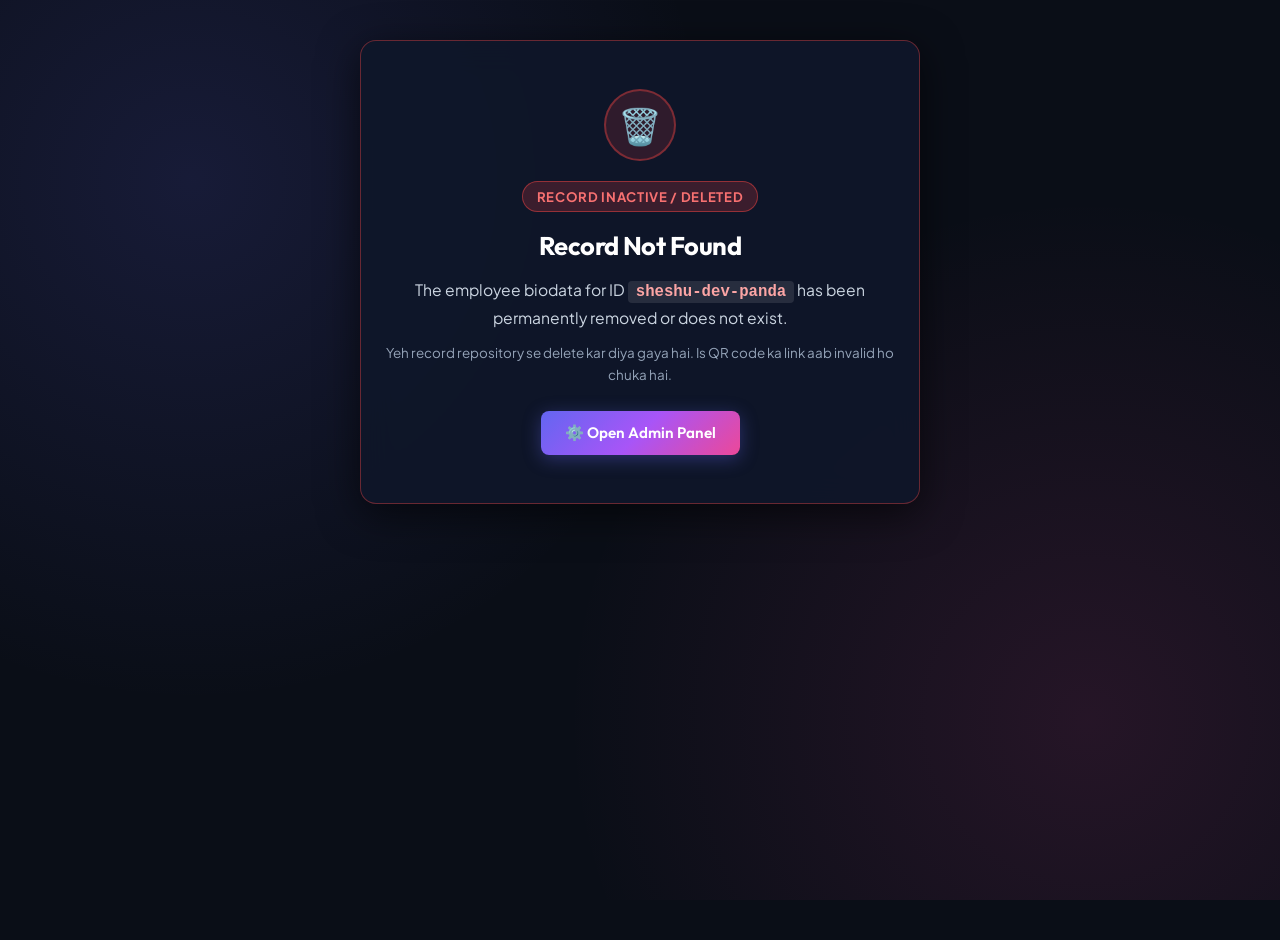
==== index.html @ c843f072 "fix: delete photo and signature on user deletion and purge stale cache for deleted profiles" ====
<!DOCTYPE html>
<html lang="en">
<head>
  <meta charset="UTF-8">
  <meta name="viewport" content="width=device-width, initial-scale=1.0">
  <meta name="description" content="RUNNING ROOM, DONGARGARH - CONTRACTOR’S STAFF BIO DATA SHEET">
  <title>RUNNING ROOM, DONGARGARH - CONTRACTOR’S STAFF BIO DATA SHEET</title>

  <!-- Google Fonts Preconnect -->
  <link rel="preconnect" href="https://fonts.googleapis.com">
  <link rel="preconnect" href="https://fonts.gstatic.com" crossorigin>

  <!-- Stylesheets -->
  <link rel="stylesheet" href="css/base.css?v=7.2">
  <link rel="stylesheet" href="css/profile.css?v=7.2">

  <style>
    /* Premium Styling for Bottom Verified Banner & Action Bar */
    .profile-bottom-action-sec {
      margin-top: 32px !important;
      padding: 24px 16px 8px 16px !important;
      border-top: 1px dashed rgba(255, 255, 255, 0.15) !important;
      display: flex !important;
      flex-direction: column !important;
      align-items: center !important;
      justify-content: center !important;
      text-align: center !important;
    }

    .dgg-verified-banner {
      display: inline-flex !important;
      align-items: center !important;
      justify-content: center !important;
      gap: 10px !important;
      padding: 10px 24px !important;
      background: linear-gradient(135deg, rgba(16, 185, 129, 0.18) 0%, rgba(6, 182, 212, 0.14) 100%) !important;
      border: 1px solid rgba(52, 211, 153, 0.45) !important;
      color: #34d399 !important;
      border-radius: 9999px !important;
      font-size: 0.96rem !important;
      font-weight: 700 !important;
      letter-spacing: 0.02em !important;
      box-shadow: 0 4px 18px rgba(16, 185, 129, 0.18) !important;
      margin-bottom: 14px !important;
    }

    .dgg-badge-icon {
      display: inline-flex !important;
      align-items: center !important;
      justify-content: center !important;
    }

    .btn-download-pdf {
      display: inline-flex !important;
      align-items: center !important;
      justify-content: center !important;
      gap: 10px !important;
      padding: 13px 32px !important;
      border-radius: 9999px !important;
      font-size: 1.02rem !important;
      font-weight: 700 !important;
      letter-spacing: 0.02em !important;
      background: linear-gradient(135deg, #6366f1 0%, #8b5cf6 50%, #d946ef 100%) !important;
      border: 1px solid rgba(255, 255, 255, 0.28) !important;
      color: #ffffff !important;
      box-shadow: 0 6px 24px rgba(139, 92, 246, 0.42), 0 2px 6px rgba(0, 0, 0, 0.25) !important;
      cursor: pointer !important;
      transition: all 0.25s ease !important;
      text-shadow: 0 1px 2px rgba(0, 0, 0, 0.25) !important;
      outline: none !important;
    }

    .btn-download-pdf:hover {
      transform: translateY(-2px) !important;
      box-shadow: 0 10px 30px rgba(139, 92, 246, 0.65) !important;
      filter: brightness(1.1) !important;
    }

    .btn-download-pdf:active {
      transform: translateY(0) !important;
    }

    .btn-download-pdf:disabled {
      opacity: 0.7 !important;
      cursor: not-allowed !important;
      transform: none !important;
    }

    /* Print & Export Rules: COMPLETELY CUT / HIDE DOWNLOAD BUTTON & NOTE IN PRINT & PDF */
    @media print {
      #pdfDownloadBtnWrapper,
      #pdfDownloadNote,
      #btnPrintPdf,
      .btn-download-pdf,
      .no-pdf,
      .no-print {
        display: none !important;
        visibility: hidden !important;
        opacity: 0 !important;
        height: 0 !important;
        margin: 0 !important;
        padding: 0 !important;
        border: none !important;
      }
      .profile-bottom-action-sec {
        border-top: none !important;
        padding-top: 14px !important;
        margin-top: 14px !important;
      }
      .dgg-verified-banner {
        background: #ecfdf5 !important;
        border: 1px solid #10b981 !important;
        color: #065f46 !important;
        box-shadow: none !important;
        font-size: 0.9rem !important;
        padding: 6px 18px !important;
      }
    }
  </style>
</head>
<body>

  <!-- Toast Notification Container -->
  <div class="toast-container" id="toastContainer"></div>

  <main class="profile-container">
    <article class="profile-card">
      <!-- Decorative Banner -->
      <div class="profile-banner">
        <div class="banner-top-title">RUNNING ROOM, DONGARGARH</div>
        <div class="banner-sub-title">CONTRACTOR’S STAFF BIO DATA SHEET</div>
      </div>

      <!-- Profile Header / Hero -->
      <header class="profile-header">
        <div class="avatar-wrapper">
          <img id="profileAvatar" class="avatar-img" src="assets/photos/demo-aditya.svg" alt="Profile Picture" crossorigin="anonymous">
        </div>

        <h1 class="profile-name">
          <span id="profileName">Loading...</span>
          <span class="verified-icon" title="Verified Running Room Record">
            <svg width="22" height="22" viewBox="0 0 24 24" fill="currentColor">
              <path d="M9 16.17L4.83 12l-1.42 1.41L9 19 21 7l-1.41-1.41z"/>
            </svg>
          </span>
        </h1>

        <p class="profile-tagline" id="profileDesignation">Running Room Employee</p>

        <div class="id-card-pill" id="idCardPillBox">
          🪪 ID CARD NO. : <strong id="profileIdCardNo">Loading...</strong>
        </div>
      </header>

      <!-- Main Profile Content Body: Official Running Room Biodata Table -->
      <div class="profile-body">
        
        <section class="rr-record-wrapper">
          <div class="rr-table-header">
            <h2 class="section-title" style="margin-bottom: 0;">CONTRACTOR’S STAFF BIO DATA SHEET</h2>
            <span class="rr-confidential-tag">RUNNING ROOM, DONGARGARH</span>
          </div>

          <div class="rr-biodata-table">
            <div class="rr-biodata-row">
              <div class="rr-field-label">ID CARD NO. :-</div>
              <div class="rr-field-value"><strong id="val_idCardNo">-</strong></div>
            </div>

            <div class="rr-biodata-row">
              <div class="rr-field-label">Name :-</div>
              <div class="rr-field-value"><strong id="val_fullName">-</strong></div>
            </div>

            <div class="rr-biodata-row">
              <div class="rr-field-label">Designation :-</div>
              <div class="rr-field-value" id="val_designation">-</div>
            </div>

            <div class="rr-biodata-row">
              <div class="rr-field-label">Father's Name :-</div>
              <div class="rr-field-value" id="val_fatherName">-</div>
            </div>

            <div class="rr-biodata-row">
              <div class="rr-field-label">Mother's Name :-</div>
              <div class="rr-field-value" id="val_motherName">-</div>
            </div>

            <div class="rr-biodata-row">
              <div class="rr-field-label">Husband's Name :-<br><small style="font-weight: normal; color: var(--text-muted);">(if applicable)</small></div>
              <div class="rr-field-value" id="val_husbandName">-</div>
            </div>

            <div class="rr-biodata-row">
              <div class="rr-field-label">Date of Birth :-</div>
              <div class="rr-field-value" id="val_dob">-</div>
            </div>

            <div class="rr-biodata-row">
              <div class="rr-field-label">Gender :-</div>
              <div class="rr-field-value" id="val_gender">-</div>
            </div>

            <div class="rr-biodata-row">
              <div class="rr-field-label">Marital Status :-</div>
              <div class="rr-field-value" id="val_maritalStatus">-</div>
            </div>

            <div class="rr-biodata-row">
              <div class="rr-field-label">Blood Group :-</div>
              <div class="rr-field-value">
                <span id="val_bloodGroup" style="display: inline-block; padding: 2px 10px; background: rgba(239, 68, 68, 0.15); color: #f87171; border: 1px solid rgba(239, 68, 68, 0.3); border-radius: 6px; font-weight: 700; font-size: 0.9rem;">-</span>
              </div>
            </div>

            <div class="rr-biodata-row">
              <div class="rr-field-label">Aadhaar Number :-</div>
              <div class="rr-field-value" id="val_aadhaarNumber">-</div>
            </div>

            <div class="rr-biodata-row">
              <div class="rr-field-label">Mobile Number :-</div>
              <div class="rr-field-value">
                <a id="val_mobileNumber" href="#" style="color: var(--accent-secondary); font-weight: 600; text-decoration: underline;">-</a>
              </div>
            </div>

            <div class="rr-biodata-row">
              <div class="rr-field-label">Email ID :-</div>
              <div class="rr-field-value">
                <a id="val_email" href="#" style="color: var(--accent-secondary); font-weight: 500; text-decoration: underline;">-</a>
              </div>
            </div>

            <div class="rr-biodata-row">
              <div class="rr-field-label">Residential Address :-</div>
              <div class="rr-field-value" id="val_residentialAddress">-</div>
            </div>

            <div class="rr-biodata-row">
              <div class="rr-field-label">Police Verif. Done Date :-</div>
              <div class="rr-field-value" id="val_policeVerifDoneDate">-</div>
            </div>

            <div class="rr-biodata-row">
              <div class="rr-field-label">Police Verif. Due Date :-</div>
              <div class="rr-field-value" id="val_policeVerifDueDate">-</div>
            </div>

            <div class="rr-biodata-row">
              <div class="rr-field-label">Medical Exam. Done Date :-</div>
              <div class="rr-field-value" id="val_medicalExamDoneDate">-</div>
            </div>

            <div class="rr-biodata-row">
              <div class="rr-field-label">Medical Exam. Due Date :-</div>
              <div class="rr-field-value" id="val_medicalExamDueDate">-</div>
            </div>

            <div class="rr-biodata-row">
              <div class="rr-field-label">Identification Marks :-</div>
              <div class="rr-field-value" id="val_identificationMarks">-</div>
            </div>

            <div class="rr-biodata-row">
              <div class="rr-field-label">Date of Joining in RR :-</div>
              <div class="rr-field-value" id="val_joiningDateRR">-</div>
            </div>

            <!-- Dynamic Custom Details Added via Pencil in Admin Studio -->
            <div id="customFieldsContainer"></div>
          </div>
        </section>

        <!-- Signature of Employee Section -->
        <section class="employee-signature-section">
          <div class="sig-header">
            <span class="sig-label">Signature of Employee :-</span>
            <span class="sig-badge">Verified Sign</span>
          </div>
          <div class="sig-display-box">
            <img id="profileSignature" class="signature-img" src="assets/signatures/sample-signature.svg" alt="Signature of Employee" crossorigin="anonymous">
          </div>
          <div style="margin-top: 8px; font-size: 0.78rem; color: var(--text-muted); text-align: right;">
            Digitally attested in Running Room Employee Registry
          </div>
        </section>

        <!-- Bottom Attestation & Direct PDF Download Section -->
        <section class="profile-bottom-action-sec">
          <div class="dgg-verified-banner">
            <span class="dgg-badge-icon">
              <svg width="20" height="20" viewBox="0 0 24 24" fill="none" stroke="#10b981" stroke-width="2.2" stroke-linecap="round" stroke-linejoin="round">
                <path d="M12 22s8-4 8-10V5l-8-3-8 3v7c0 6 8 10 8 10z"/>
                <path d="M9 12l2 2 4-4"/>
              </svg>
            </span>
            <span>RUNNING ROOM, DONGARGARH &bull; CONTRACTOR’S STAFF BIO DATA SHEET</span>
          </div>

          <div id="pdfDownloadBtnWrapper" class="no-pdf no-print" style="margin-top: 14px;">
            <button id="btnPrintPdf" class="btn-download-pdf no-print" type="button" title="Save Direct PDF">
              <svg width="20" height="20" viewBox="0 0 24 24" fill="none" stroke="currentColor" stroke-width="2">
                <path d="M21 15v4a2 2 0 0 1-2 2H5a2 2 0 0 1-2-2v-4"/>
                <polyline points="7 10 12 15 17 10"/>
                <line x1="12" y1="15" x2="12" y2="3"/>
              </svg>
              <span>Direct PDF Save</span>
            </button>
          </div>
          <div id="pdfDownloadNote" class="no-pdf no-print" style="font-size: 0.8rem; color: #94a3b8; margin-top: 10px; text-align: center;">
            Official verified biodata directly saves to your device in PDF format
          </div>
        </section>

      </div>
    </article>
  </main>

  <!-- Scripts -->
  <script src="assets/vendor/jspdf.umd.min.js?v=7.2"></script>
  <script src="assets/vendor/qrcode.min.js?v=7.2"></script>
  <script src="js/config.js?v=7.2"></script>
  <script src="js/github-api.js?v=7.2"></script>
  <script src="js/profile.js?v=7.2"></script>
</body>
</html>
---- css/base.css ----
/* ==========================================================================
   Base Design System & Core Utilities
   Modern Glassmorphism & High-End Aesthetic
   ========================================================================== */

@import url('https://fonts.googleapis.com/css2?family=Outfit:wght@400;500;600;700;800&family=Plus+Jakarta+Sans:wght@400;500;600;700&display=swap');

:root {
  /* Color Palette - Deep Slate with Electric Violet & Cyan Accents */
  --bg-dark: #0a0e17;
  --bg-gradient: radial-gradient(circle at 15% 20%, rgba(99, 102, 241, 0.15) 0%, transparent 40%),
                 radial-gradient(circle at 85% 80%, rgba(236, 72, 153, 0.12) 0%, transparent 40%),
                 #0a0e17;
  
  --surface-card: rgba(18, 24, 38, 0.75);
  --surface-glass: rgba(26, 35, 54, 0.6);
  --surface-glass-hover: rgba(35, 48, 74, 0.8);
  --surface-input: rgba(13, 19, 33, 0.85);

  --border-glass: rgba(255, 255, 255, 0.08);
  --border-glass-bright: rgba(255, 255, 255, 0.18);
  --border-accent: rgba(99, 102, 241, 0.4);

  --accent-primary: #6366f1;
  --accent-secondary: #a855f7;
  --accent-cyan: #06b6d4;
  --accent-emerald: #10b981;
  --accent-rose: #f43f5e;
  
  --accent-gradient: linear-gradient(135deg, #6366f1 0%, #a855f7 50%, #ec4899 100%);
  --accent-gradient-hover: linear-gradient(135deg, #4f46e5 0%, #9333ea 50%, #db2777 100%);
  --cyan-gradient: linear-gradient(135deg, #06b6d4 0%, #3b82f6 100%);

  --text-primary: #f8fafc;
  --text-secondary: #94a3b8;
  --text-muted: #64748b;
  --text-accent: #818cf8;

  --shadow-sm: 0 2px 8px rgba(0, 0, 0, 0.3);
  --shadow-md: 0 8px 24px -4px rgba(0, 0, 0, 0.45);
  --shadow-xl: 0 20px 40px -8px rgba(0, 0, 0, 0.6);
  --shadow-glow: 0 0 30px rgba(99, 102, 241, 0.25);
  --shadow-glow-cyan: 0 0 25px rgba(6, 182, 212, 0.25);

  --radius-sm: 8px;
  --radius-md: 14px;
  --radius-lg: 20px;
  --radius-xl: 28px;
  --radius-full: 9999px;

  --transition-fast: 0.18s cubic-bezier(0.4, 0, 0.2, 1);
  --transition-normal: 0.28s cubic-bezier(0.4, 0, 0.2, 1);
}

/* Global Reset */
*, *::before, *::after {
  box-sizing: border-box;
  margin: 0;
  padding: 0;
}

body {
  font-family: 'Plus Jakarta Sans', sans-serif;
  background: var(--bg-gradient);
  background-attachment: fixed;
  color: var(--text-primary);
  min-height: 100vh;
  line-height: 1.6;
  -webkit-font-smoothing: antialiased;
  overflow-x: hidden;
}

h1, h2, h3, h4, h5, h6 {
  font-family: 'Outfit', sans-serif;
  color: var(--text-primary);
  letter-spacing: -0.02em;
  font-weight: 700;
}

a {
  color: inherit;
  text-decoration: none;
}

/* Glassmorphism Surface Utility */
.glass-panel {
  background: var(--surface-card);
  backdrop-filter: blur(16px);
  -webkit-backdrop-filter: blur(16px);
  border: 1px solid var(--border-glass);
  border-radius: var(--radius-lg);
  box-shadow: var(--shadow-xl);
}

/* Buttons */
.btn {
  display: inline-flex;
  align-items: center;
  justify-content: center;
  gap: 8px;
  padding: 10px 20px;
  border-radius: var(--radius-md);
  font-family: 'Outfit', sans-serif;
  font-size: 0.95rem;
  font-weight: 600;
  cursor: pointer;
  transition: all var(--transition-fast);
  border: none;
  outline: none;
  text-align: center;
  user-select: none;
}

.btn-primary {
  background: var(--accent-gradient);
  color: #ffffff;
  box-shadow: 0 4px 18px rgba(99, 102, 241, 0.35);
}

.btn-primary:hover {
  background: var(--accent-gradient-hover);
  transform: translateY(-2px);
  box-shadow: 0 6px 24px rgba(99, 102, 241, 0.5);
}

.btn-secondary {
  background: var(--surface-glass);
  border: 1px solid var(--border-glass-bright);
  color: var(--text-primary);
}

.btn-secondary:hover {
  background: var(--surface-glass-hover);
  border-color: var(--border-accent);
  transform: translateY(-2px);
}

.btn-sm {
  padding: 6px 14px;
  font-size: 0.85rem;
  border-radius: var(--radius-sm);
}

.btn-lg {
  padding: 14px 28px;
  font-size: 1.05rem;
  border-radius: var(--radius-md);
}

/* Badges */
.badge {
  display: inline-flex;
  align-items: center;
  gap: 6px;
  padding: 4px 12px;
  border-radius: var(--radius-full);
  font-size: 0.8rem;
  font-weight: 600;
  letter-spacing: 0.02em;
}

.badge-verified {
  background: rgba(16, 185, 129, 0.15);
  border: 1px solid rgba(16, 185, 129, 0.4);
  color: #34d399;
}

.badge-permanent {
  background: rgba(99, 102, 241, 0.15);
  border: 1px solid rgba(99, 102, 241, 0.4);
  color: #a5b4fc;
}

/* Floating Toast Notification */
.toast-container {
  position: fixed;
  top: 24px;
  right: 24px;
  z-index: 99999;
  display: flex;
  flex-direction: column;
  gap: 10px;
  pointer-events: none;
}

.toast {
  pointer-events: auto;
  min-width: 280px;
  max-width: 420px;
  padding: 14px 20px;
  border-radius: var(--radius-md);
  font-size: 0.9rem;
  font-weight: 500;
  display: flex;
  align-items: center;
  gap: 12px;
  backdrop-filter: blur(12px);
  box-shadow: var(--shadow-xl);
  animation: slideIn 0.25s cubic-bezier(0.16, 1, 0.3, 1) forwards;
}

.toast-success {
  background: rgba(16, 185, 129, 0.9);
  color: #ffffff;
  border: 1px solid rgba(255, 255, 255, 0.2);
}

.toast-error {
  background: rgba(225, 29, 72, 0.9);
  color: #ffffff;
  border: 1px solid rgba(255, 255, 255, 0.2);
}

.toast-info {
  background: rgba(79, 70, 229, 0.9);
  color: #ffffff;
  border: 1px solid rgba(255, 255, 255, 0.2);
}

@keyframes slideIn {
  from {
    opacity: 0;
    transform: translateY(-20px) scale(0.95);
  }
  to {
    opacity: 1;
    transform: translateY(0) scale(1);
  }
}

/* Pulsing Online Dot */
.pulse-dot {
  width: 8px;
  height: 8px;
  border-radius: 50%;
  background: var(--accent-emerald);
  box-shadow: 0 0 8px var(--accent-emerald);
  animation: pulse 2s infinite;
}

@keyframes pulse {
  0% { transform: scale(0.95); opacity: 0.8; }
  50% { transform: scale(1.3); opacity: 1; }
  100% { transform: scale(0.95); opacity: 0.8; }
}
---- css/profile.css ----
/* ==========================================================================
   Public Biodata Card & Profile Styles
   Mobile-First, Ultra Clean, Non-Editable Read View
   ========================================================================== */

.profile-container {
  max-width: 680px;
  margin: 32px auto 80px auto;
  padding: 0 16px;
}

/* Profile Card Main Wrapper */
.profile-card {
  position: relative;
  overflow: hidden;
  border-radius: var(--radius-xl);
  border: 1px solid var(--border-glass-bright);
  background: var(--surface-card);
  backdrop-filter: blur(20px);
  -webkit-backdrop-filter: blur(20px);
  box-shadow: var(--shadow-xl), var(--shadow-glow);
}

/* Top Banner with subtle pattern and official heading */
.profile-banner {
  height: 125px;
  background: var(--accent-gradient);
  position: relative;
  overflow: hidden;
  display: flex;
  flex-direction: column;
  align-items: center;
  justify-content: flex-start;
  padding-top: 14px;
  text-align: center;
}

.profile-banner::after {
  content: "";
  position: absolute;
  inset: 0;
  background: radial-gradient(circle at 70% 30%, rgba(255, 255, 255, 0.25) 0%, transparent 60%);
  pointer-events: none;
}

.banner-top-title {
  position: relative;
  z-index: 2;
  font-size: 0.96rem;
  font-weight: 800;
  letter-spacing: 0.08em;
  color: #ffffff;
  text-transform: uppercase;
  text-shadow: 0 2px 5px rgba(0, 0, 0, 0.45);
}

.banner-sub-title {
  position: relative;
  z-index: 2;
  font-size: 0.76rem;
  font-weight: 700;
  letter-spacing: 0.05em;
  color: rgba(255, 255, 255, 0.92);
  text-transform: uppercase;
  margin-top: 2px;
  text-shadow: 0 1px 4px rgba(0, 0, 0, 0.45);
}

/* Header Content with Avatar */
.profile-header {
  position: relative;
  padding: 0 28px 24px 28px;
  margin-top: -60px;
  text-align: center;
}

.avatar-wrapper {
  position: relative;
  width: 120px;
  height: 120px;
  margin: 0 auto 16px auto;
  border-radius: 50%;
  padding: 4px;
  background: var(--accent-gradient);
  box-shadow: 0 10px 25px rgba(0, 0, 0, 0.5), var(--shadow-glow);
}

.avatar-img {
  width: 100%;
  height: 100%;
  object-fit: cover;
  border-radius: 50%;
  background: #1e293b;
  display: block;
}

.profile-name {
  font-size: 1.85rem;
  font-weight: 800;
  margin-bottom: 4px;
  display: flex;
  align-items: center;
  justify-content: center;
  gap: 8px;
}

.verified-icon {
  color: #38bdf8;
  display: inline-flex;
}

.profile-tagline {
  color: var(--text-accent);
  font-size: 1.05rem;
  font-weight: 500;
  margin-bottom: 12px;
}

.profile-badges {
  display: flex;
  justify-content: center;
  gap: 8px;
  flex-wrap: wrap;
  margin-bottom: 20px;
}

/* Quick Action Bar (Call, WhatsApp, Email, Share) */
.quick-actions {
  display: flex;
  justify-content: center;
  gap: 12px;
  flex-wrap: wrap;
  padding: 16px 0;
  border-top: 1px solid var(--border-glass);
  border-bottom: 1px solid var(--border-glass);
  margin-bottom: 28px;
}

.action-btn {
  display: flex;
  align-items: center;
  gap: 8px;
  padding: 10px 18px;
  border-radius: var(--radius-md);
  font-size: 0.9rem;
  font-weight: 600;
  background: var(--surface-glass);
  border: 1px solid var(--border-glass);
  color: var(--text-primary);
  transition: all var(--transition-fast);
}

.action-btn:hover {
  background: var(--surface-glass-hover);
  border-color: var(--border-accent);
  transform: translateY(-2px);
}

.action-btn.whatsapp {
  color: #25d366;
  border-color: rgba(37, 211, 102, 0.3);
}
.action-btn.whatsapp:hover {
  background: rgba(37, 211, 102, 0.15);
}

.action-btn.call {
  color: #38bdf8;
  border-color: rgba(56, 189, 248, 0.3);
}
.action-btn.call:hover {
  background: rgba(56, 189, 248, 0.15);
}

.action-btn.email {
  color: #a855f7;
  border-color: rgba(168, 85, 247, 0.3);
}
.action-btn.email:hover {
  background: rgba(168, 85, 247, 0.15);
}

.action-btn.edit {
  color: #fbbf24;
  border-color: rgba(251, 191, 36, 0.3);
}
.action-btn.edit:hover {
  background: rgba(251, 191, 36, 0.15);
}

/* Profile Body & Sections */
.profile-body {
  padding: 0 28px 36px 28px;
  display: flex;
  flex-direction: column;
  gap: 28px;
}

.section-title {
  font-size: 1.15rem;
  font-weight: 700;
  margin-bottom: 14px;
  display: flex;
  align-items: center;
  gap: 10px;
  color: var(--text-primary);
  border-left: 3px solid var(--accent-primary);
  padding-left: 10px;
}

.section-content {
  color: var(--text-secondary);
  font-size: 0.95rem;
  line-height: 1.7;
}

/* Particulars / Personal Info Grid */
.particulars-grid {
  display: grid;
  grid-template-columns: repeat(auto-fit, minmax(240px, 1fr));
  gap: 12px;
}

.particular-item {
  display: flex;
  align-items: center;
  gap: 12px;
  padding: 12px 16px;
  background: var(--surface-glass);
  border: 1px solid var(--border-glass);
  border-radius: var(--radius-md);
}

.particular-icon {
  width: 36px;
  height: 36px;
  border-radius: var(--radius-sm);
  background: rgba(99, 102, 241, 0.12);
  display: flex;
  align-items: center;
  justify-content: center;
  color: var(--accent-primary);
  flex-shrink: 0;
}

.particular-label {
  font-size: 0.75rem;
  color: var(--text-muted);
  text-transform: uppercase;
  letter-spacing: 0.05em;
  font-weight: 600;
}

.particular-val {
  font-size: 0.95rem;
  color: var(--text-primary);
  font-weight: 600;
}

/* Timeline Cards (Education & Experience) */
.timeline {
  display: flex;
  flex-direction: column;
  gap: 14px;
}

.timeline-card {
  padding: 16px 20px;
  background: var(--surface-glass);
  border: 1px solid var(--border-glass);
  border-radius: var(--radius-md);
  transition: all var(--transition-fast);
}

.timeline-card:hover {
  border-color: var(--border-accent);
  background: var(--surface-glass-hover);
}

.timeline-header {
  display: flex;
  justify-content: space-between;
  align-items: flex-start;
  gap: 12px;
  margin-bottom: 6px;
  flex-wrap: wrap;
}

.timeline-title {
  font-weight: 700;
  font-size: 1.05rem;
  color: var(--text-primary);
}

.timeline-subtitle {
  color: var(--text-accent);
  font-size: 0.9rem;
  font-weight: 500;
}

.timeline-badge {
  font-size: 0.75rem;
  padding: 3px 10px;
  background: rgba(255, 255, 255, 0.08);
  border-radius: var(--radius-full);
  color: var(--text-muted);
  font-weight: 600;
}

.timeline-desc {
  font-size: 0.9rem;
  color: var(--text-secondary);
  margin-top: 6px;
}

/* ==========================================================================
   Running Room Official Biodata Table & Signature Styles
   ========================================================================== */
.id-card-pill {
  display: inline-flex;
  align-items: center;
  gap: 8px;
  padding: 6px 16px;
  background: rgba(56, 189, 248, 0.12);
  border: 1px solid rgba(56, 189, 248, 0.35);
  color: #38bdf8;
  border-radius: var(--radius-full);
  font-size: 0.92rem;
  font-weight: 500;
  margin-bottom: 16px;
  box-shadow: 0 0 15px rgba(56, 189, 248, 0.2);
}

.rr-record-wrapper {
  margin-bottom: 24px;
}

.rr-table-header {
  display: flex;
  justify-content: space-between;
  align-items: center;
  margin-bottom: 12px;
}

.rr-confidential-tag {
  font-size: 0.72rem;
  font-weight: 800;
  letter-spacing: 1px;
  padding: 4px 10px;
  background: rgba(239, 68, 68, 0.15);
  color: #f87171;
  border: 1px solid rgba(239, 68, 68, 0.3);
  border-radius: 4px;
}

.rr-biodata-table {
  width: 100%;
  border-collapse: collapse;
  background: rgba(15, 23, 42, 0.55);
  border-radius: var(--radius-lg);
  overflow: hidden;
  border: 1px solid var(--border-glass-bright);
  box-shadow: var(--shadow-md);
}

.rr-biodata-row {
  display: flex;
  border-bottom: 1px solid rgba(255, 255, 255, 0.07);
  padding: 12px 18px;
  align-items: flex-start;
  transition: background 0.2s ease;
}

.rr-biodata-row:nth-child(even) {
  background: rgba(255, 255, 255, 0.015);
}

.rr-biodata-row:hover {
  background: rgba(255, 255, 255, 0.04);
}

.rr-biodata-row:last-child {
  border-bottom: none;
}

.rr-field-label {
  flex: 0 0 240px;
  font-weight: 700;
  color: #f1f5f9;
  font-size: 0.95rem;
  letter-spacing: 0.2px;
  line-height: 1.4;
}

.rr-field-value {
  flex: 1;
  color: #cbd5e1;
  font-size: 0.95rem;
  line-height: 1.4;
  word-break: break-word;
}

.rr-field-value strong {
  color: #ffffff;
  font-weight: 700;
}

/* Signature of Employee Section */
.employee-signature-section {
  margin-top: 24px;
  margin-bottom: 24px;
  padding: 20px;
  border: 1px solid var(--border-glass-bright);
  border-radius: var(--radius-lg);
  background: rgba(15, 23, 42, 0.45);
  box-shadow: var(--shadow-md);
}

.sig-header {
  display: flex;
  justify-content: space-between;
  align-items: center;
  margin-bottom: 12px;
}

.sig-label {
  font-weight: 700;
  font-size: 1.05rem;
  color: #f8fafc;
}

.sig-badge {
  font-size: 0.72rem;
  padding: 3px 10px;
  border-radius: var(--radius-full);
  background: rgba(16, 185, 129, 0.15);
  color: #34d399;
  border: 1px solid rgba(16, 185, 129, 0.35);
  font-weight: 700;
  letter-spacing: 0.5px;
}

.sig-display-box {
  background: #ffffff;
  border-radius: var(--radius-md);
  padding: 16px;
  display: flex;
  justify-content: center;
  align-items: center;
  min-height: 95px;
  border: 2px dashed #cbd5e1;
  box-shadow: inset 0 2px 4px rgba(0, 0, 0, 0.06);
}

.signature-img {
  max-height: 100px;
  max-width: 100%;
  object-fit: contain;
  display: block;
  filter: contrast(115%);
}

@media (max-width: 640px) {
  .rr-biodata-row {
    flex-direction: column;
    gap: 4px;
    padding: 10px 14px;
  }
  .rr-field-label {
    flex: unset;
    font-size: 0.88rem;
    color: #94a3b8;
  }
  .rr-field-value {
    font-size: 0.95rem;
    color: #f8fafc;
  }
}

/* Skills & Language Tags */
.tags-wrapper {
  display: flex;
  flex-wrap: wrap;
  gap: 8px;
}

.skill-tag {
  padding: 6px 14px;
  border-radius: var(--radius-full);
  background: rgba(99, 102, 241, 0.12);
  border: 1px solid rgba(99, 102, 241, 0.3);
  color: #c7d2fe;
  font-size: 0.85rem;
  font-weight: 600;
}

.lang-tag {
  padding: 6px 14px;
  border-radius: var(--radius-full);
  background: rgba(6, 182, 212, 0.12);
  border: 1px solid rgba(6, 182, 212, 0.3);
  color: #a5f3fc;
  font-size: 0.85rem;
  font-weight: 600;
}

/* QR Code Footer Box inside Profile */
.qr-permalink-box {
  margin-top: 10px;
  padding: 24px;
  background: linear-gradient(145deg, rgba(17, 24, 39, 0.95), rgba(30, 41, 59, 0.7));
  border: 1px dashed var(--border-accent);
  border-radius: var(--radius-lg);
  display: flex;
  align-items: center;
  gap: 20px;
}

.qr-preview-small {
  background: #ffffff;
  padding: 8px;
  border-radius: var(--radius-md);
  box-shadow: var(--shadow-md);
  flex-shrink: 0;
  display: flex;
  align-items: center;
  justify-content: center;
}

.qr-permalink-details {
  flex: 1;
}

.qr-permalink-title {
  font-size: 1rem;
  font-weight: 700;
  color: var(--text-primary);
  margin-bottom: 4px;
}

.qr-permalink-note {
  font-size: 0.8rem;
  color: var(--text-muted);
  line-height: 1.4;
  margin-bottom: 8px;
}

.permalink-link {
  font-family: monospace;
  font-size: 0.8rem;
  color: var(--text-accent);
  word-break: break-all;
  display: block;
}

/* Profile Bottom Controls (Print, Share, Admin link) */
.profile-footer-bar {
  display: flex;
  justify-content: space-between;
  align-items: center;
  padding: 20px 28px;
  background: rgba(10, 14, 23, 0.8);
  border-top: 1px solid var(--border-glass);
  font-size: 0.85rem;
  color: var(--text-muted);
}

.footer-btn-group {
  display: flex;
  gap: 8px;
}

/* ==========================================================================
   Bottom Attestation & Direct PDF Action Bar
   ========================================================================== */
.profile-bottom-action-sec {
  margin-top: 28px;
  padding: 24px 16px 8px 16px;
  border-top: 1px dashed rgba(255, 255, 255, 0.14);
  display: flex;
  flex-direction: column;
  align-items: center;
  justify-content: center;
  text-align: center;
}

.dgg-verified-banner {
  display: inline-flex;
  align-items: center;
  justify-content: center;
  gap: 10px;
  padding: 9px 24px;
  background: linear-gradient(135deg, rgba(16, 185, 129, 0.16) 0%, rgba(6, 182, 212, 0.12) 100%);
  border: 1px solid rgba(16, 185, 129, 0.45);
  color: #34d399;
  border-radius: var(--radius-full);
  font-size: 0.98rem;
  font-weight: 700;
  letter-spacing: 0.02em;
  box-shadow: 0 4px 16px rgba(16, 185, 129, 0.15);
}

.dgg-badge-icon {
  display: inline-flex;
  align-items: center;
  justify-content: center;
}

.dgg-badge-icon svg {
  display: block;
}

.btn-download-pdf {
  display: inline-flex;
  align-items: center;
  justify-content: center;
  gap: 10px;
  padding: 13px 32px;
  border-radius: var(--radius-full);
  font-size: 1.02rem;
  font-weight: 700;
  letter-spacing: 0.02em;
  background: linear-gradient(135deg, #6366f1 0%, #a855f7 100%);
  border: 1px solid rgba(255, 255, 255, 0.25);
  color: #ffffff;
  box-shadow: 0 6px 24px rgba(168, 85, 247, 0.4);
  cursor: pointer;
  transition: all var(--transition-fast);
  text-shadow: 0 1px 2px rgba(0, 0, 0, 0.2);
}

.btn-download-pdf:hover {
  transform: translateY(-2px);
  box-shadow: 0 8px 30px rgba(168, 85, 247, 0.6);
  filter: brightness(1.08);
}

.btn-download-pdf:active {
  transform: translateY(0);
}

.btn-download-pdf:disabled {
  opacity: 0.7;
  cursor: not-allowed;
  transform: none;
}

/* Print Friendly Styles */
@media print {
  body {
    background: #ffffff !important;
    color: #1e293b !important;
  }
  .profile-container {
    max-width: 100% !important;
    margin: 0 !important;
    padding: 0 !important;
  }
  .profile-card {
    border: none !important;
    box-shadow: none !important;
    background: #ffffff !important;
  }
  .profile-banner {
    display: none !important;
  }
  .profile-header {
    margin-top: 0 !important;
  }
  .quick-actions, .profile-footer-bar, .toast-container, .no-pdf, .no-print, #pdfDownloadBtnWrapper, #pdfDownloadNote, #btnPrintPdf, .btn-download-pdf {
    display: none !important;
    visibility: hidden !important;
    opacity: 0 !important;
    height: 0 !important;
    margin: 0 !important;
    padding: 0 !important;
    border: none !important;
  }
  .profile-bottom-action-sec {
    border-top: none !important;
    padding-top: 14px !important;
    margin-top: 14px !important;
  }
  .dgg-verified-banner {
    background: #ecfdf5 !important;
    border: 1px solid #10b981 !important;
    color: #065f46 !important;
    box-shadow: none !important;
    font-size: 0.9rem !important;
    padding: 6px 18px !important;
  }
  .particular-item, .timeline-card {
    background: #f8fafc !important;
    border: 1px solid #e2e8f0 !important;
    color: #0f172a !important;
  }
  .particular-label, .timeline-subtitle {
    color: #64748b !important;
  }
  .particular-val, .timeline-title {
    color: #0f172a !important;
  }
  .section-title {
    color: #0f172a !important;
    border-left-color: #4f46e5 !important;
  }
  .skill-tag, .lang-tag {
    background: #e2e8f0 !important;
    color: #1e293b !important;
    border: 1px solid #cbd5e1 !important;
  }
  .qr-permalink-box {
    background: #f8fafc !important;
    border: 1px solid #cbd5e1 !important;
  }
  .qr-permalink-title, .permalink-link {
    color: #0f172a !important;
  }
}
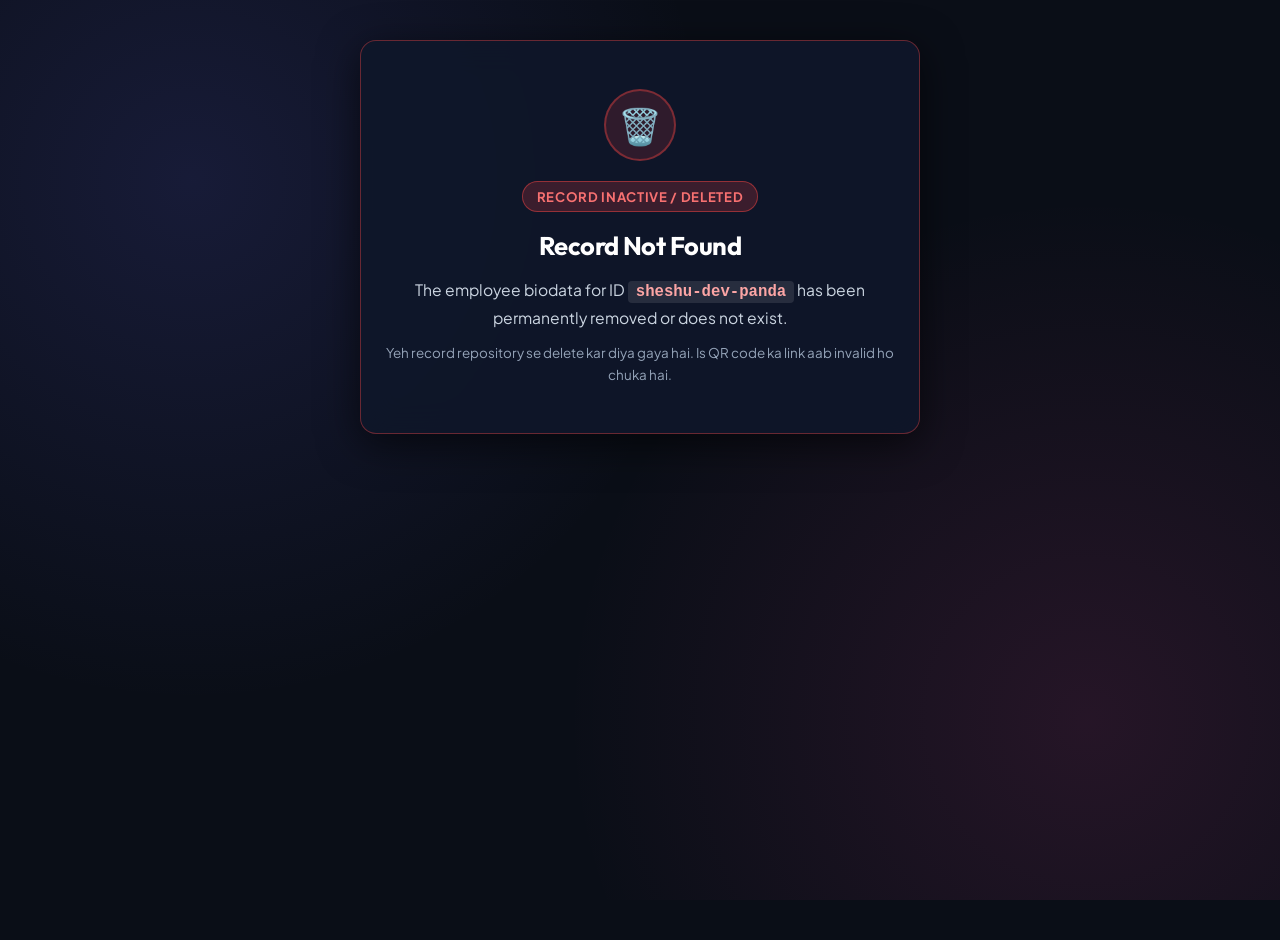
==== commit 41f41a6e: "fix: remove Open Admin Panel button from deleted profile error screen" ====
--- a/index.html
+++ b/index.html
@@ -320,10 +320,10 @@
   </main>
 
   <!-- Scripts -->
-  <script src="assets/vendor/jspdf.umd.min.js?v=7.2"></script>
-  <script src="assets/vendor/qrcode.min.js?v=7.2"></script>
-  <script src="js/config.js?v=7.2"></script>
-  <script src="js/github-api.js?v=7.2"></script>
-  <script src="js/profile.js?v=7.2"></script>
+  <script src="assets/vendor/jspdf.umd.min.js?v=7.3"></script>
+  <script src="assets/vendor/qrcode.min.js?v=7.3"></script>
+  <script src="js/config.js?v=7.3"></script>
+  <script src="js/github-api.js?v=7.3"></script>
+  <script src="js/profile.js?v=7.3"></script>
 </body>
 </html>
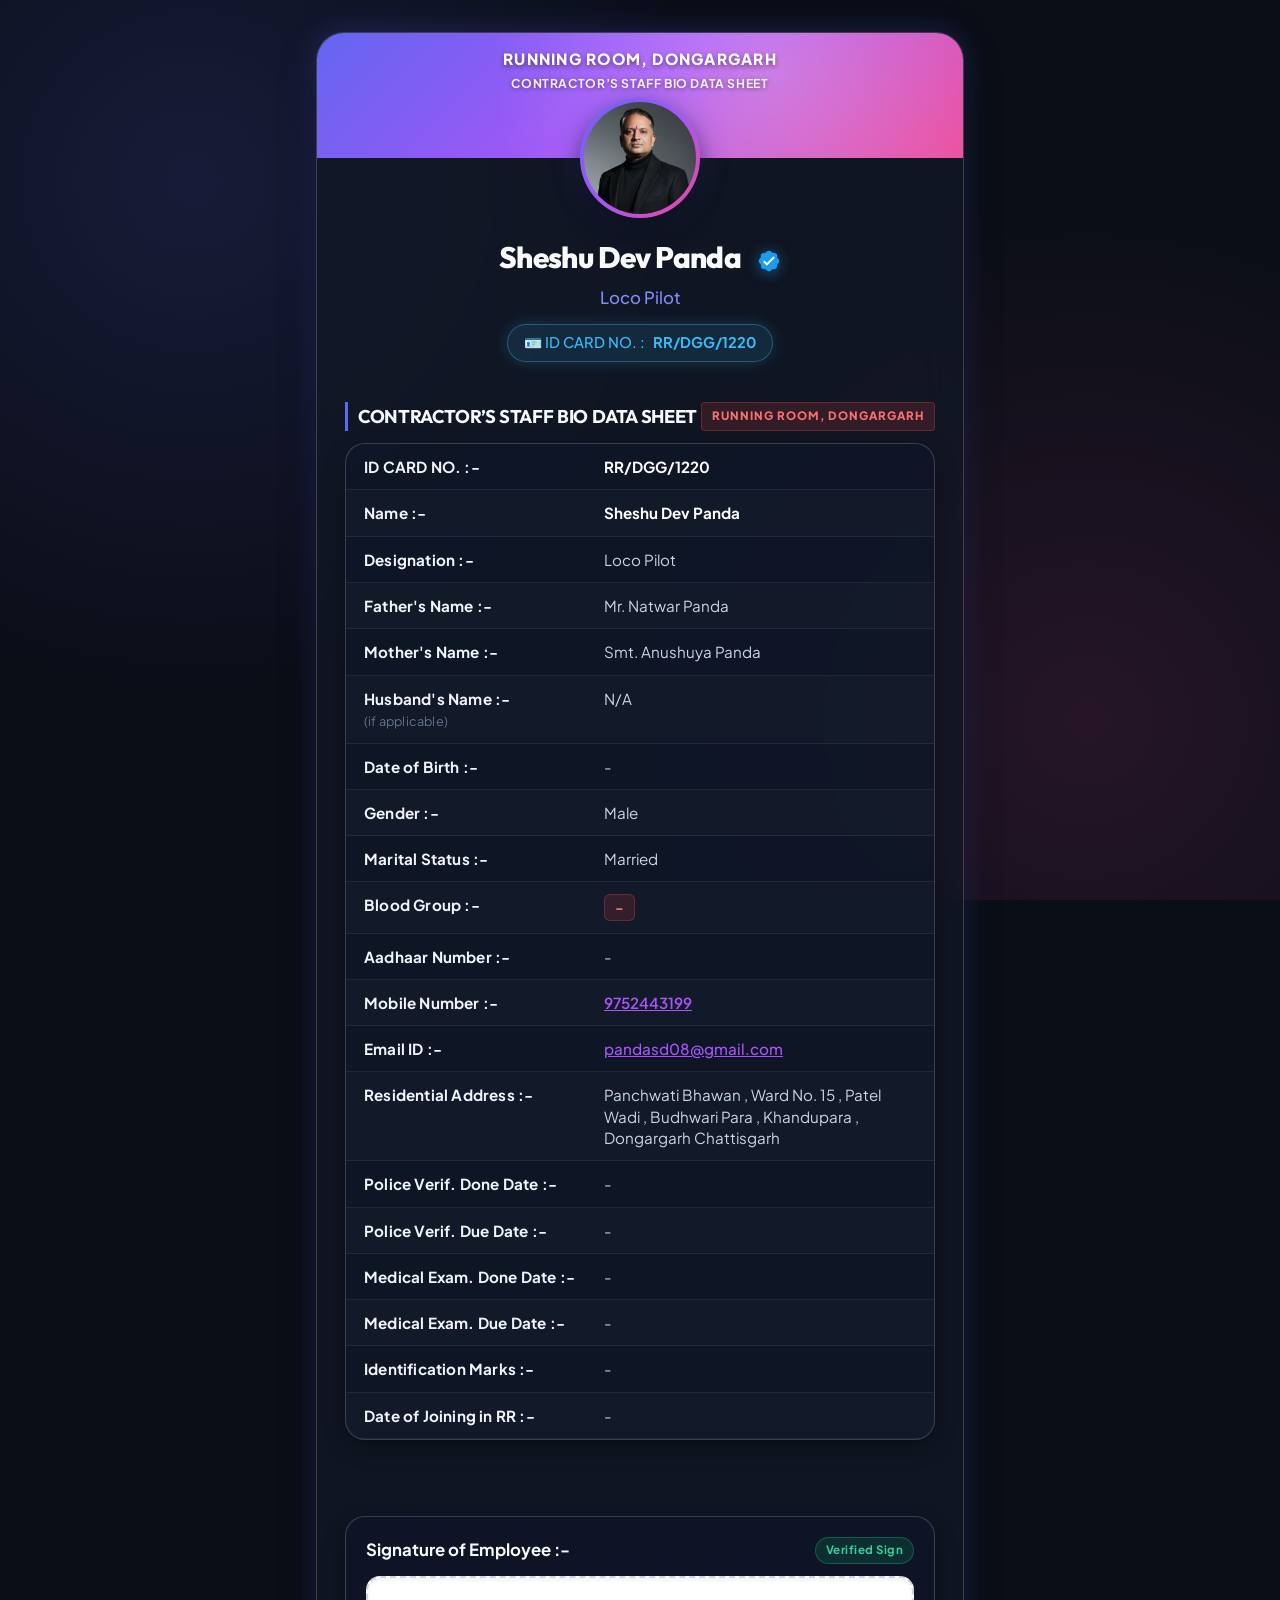
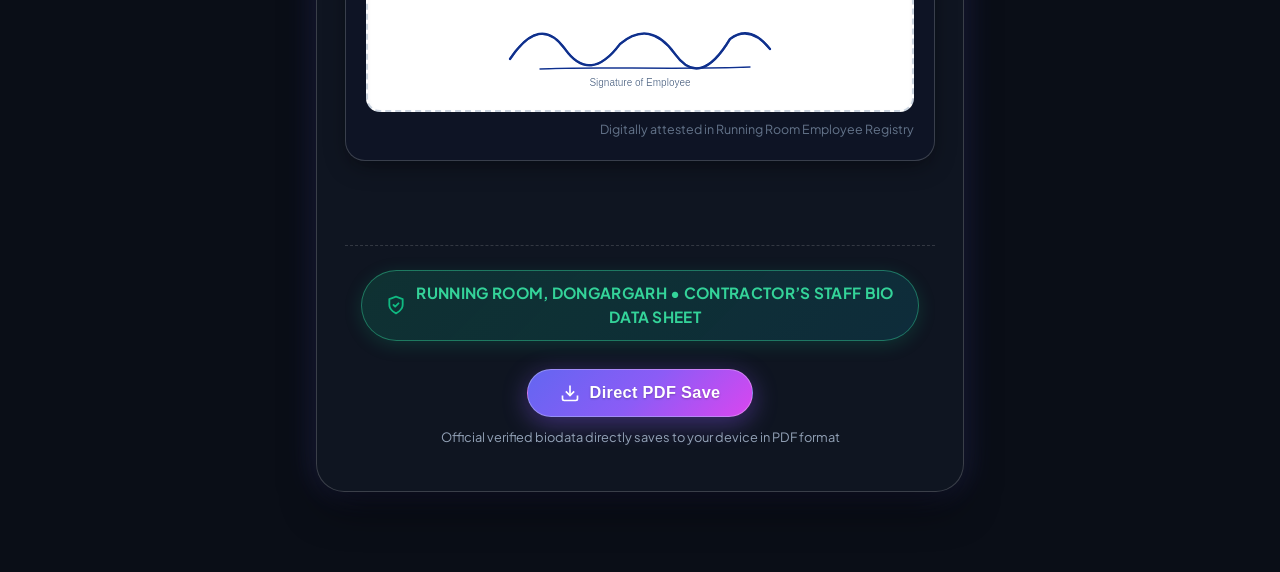
==== commit f5af488b: "feat: set Lead Coder verified rosette badge exclusively on Sheshu-Dev-Panda and purge dscsdc" ====
--- a/index.html
+++ b/index.html
@@ -11,8 +11,8 @@
   <link rel="preconnect" href="https://fonts.gstatic.com" crossorigin>
 
   <!-- Stylesheets -->
-  <link rel="stylesheet" href="css/base.css?v=7.2">
-  <link rel="stylesheet" href="css/profile.css?v=7.2">
+  <link rel="stylesheet" href="css/base.css?v=7.6">
+  <link rel="stylesheet" href="css/profile.css?v=7.6">
 
   <style>
     /* Premium Styling for Bottom Verified Banner & Action Bar */
@@ -138,12 +138,7 @@
         </div>
 
         <h1 class="profile-name">
-          <span id="profileName">Loading...</span>
-          <span class="verified-icon" title="Verified Running Room Record">
-            <svg width="22" height="22" viewBox="0 0 24 24" fill="currentColor">
-              <path d="M9 16.17L4.83 12l-1.42 1.41L9 19 21 7l-1.41-1.41z"/>
-            </svg>
-          </span>
+          <span id="profileName">Loading...</span><span id="profileVerifiedBadge"></span>
         </h1>
 
         <p class="profile-tagline" id="profileDesignation">Running Room Employee</p>
@@ -320,10 +315,10 @@
   </main>
 
   <!-- Scripts -->
-  <script src="assets/vendor/jspdf.umd.min.js?v=7.3"></script>
-  <script src="assets/vendor/qrcode.min.js?v=7.3"></script>
-  <script src="js/config.js?v=7.3"></script>
-  <script src="js/github-api.js?v=7.3"></script>
-  <script src="js/profile.js?v=7.3"></script>
+  <script src="assets/vendor/jspdf.umd.min.js?v=7.6"></script>
+  <script src="assets/vendor/qrcode.min.js?v=7.6"></script>
+  <script src="js/config.js?v=7.6"></script>
+  <script src="js/github-api.js?v=7.6"></script>
+  <script src="js/profile.js?v=7.6"></script>
 </body>
 </html>
--- a/css/profile.css
+++ b/css/profile.css
@@ -105,8 +105,71 @@
 }
 
 .verified-icon {
+  display: none !important;
+}
+
+/* Exclusive Lead Coder Blue Tick Rosette (Account dscsdc only) */
+.verified-badge-wrapper {
+  position: relative;
+  display: inline-flex;
+  align-items: center;
+  justify-content: center;
+  vertical-align: middle;
+  cursor: pointer;
+  margin-left: 8px;
+  line-height: 1;
+}
+
+.verified-badge-wrapper .verified-rosette {
+  width: 24px;
+  height: 24px;
+  display: block;
+  filter: drop-shadow(0 2px 7px rgba(29, 155, 240, 0.55));
+  transition: transform 0.22s cubic-bezier(0.175, 0.885, 0.32, 1.275), filter 0.22s ease;
+}
+
+.verified-badge-wrapper:hover .verified-rosette {
+  transform: scale(1.18);
+  filter: drop-shadow(0 4px 12px rgba(29, 155, 240, 0.85));
+}
+
+.verified-badge-wrapper .badge-tooltip {
+  position: absolute;
+  bottom: calc(100% + 8px);
+  left: 50%;
+  transform: translateX(-50%) translateY(4px);
+  background: #0f172a;
   color: #38bdf8;
-  display: inline-flex;
+  border: 1px solid rgba(56, 189, 248, 0.55);
+  padding: 4px 10px;
+  border-radius: 6px;
+  font-size: 0.76rem;
+  font-weight: 700;
+  letter-spacing: 0.04em;
+  white-space: nowrap;
+  pointer-events: none;
+  opacity: 0;
+  visibility: hidden;
+  transition: all 0.2s cubic-bezier(0.16, 1, 0.3, 1);
+  box-shadow: 0 4px 18px rgba(0, 0, 0, 0.7);
+  z-index: 50;
+}
+
+.verified-badge-wrapper .badge-tooltip::after {
+  content: "";
+  position: absolute;
+  top: 100%;
+  left: 50%;
+  transform: translateX(-50%);
+  border-width: 5px;
+  border-style: solid;
+  border-color: #0f172a transparent transparent transparent;
+}
+
+.verified-badge-wrapper:hover .badge-tooltip {
+  opacity: 1;
+  visibility: visible;
+  transform: translateX(-50%) translateY(0);
 }
 
 .profile-tagline {
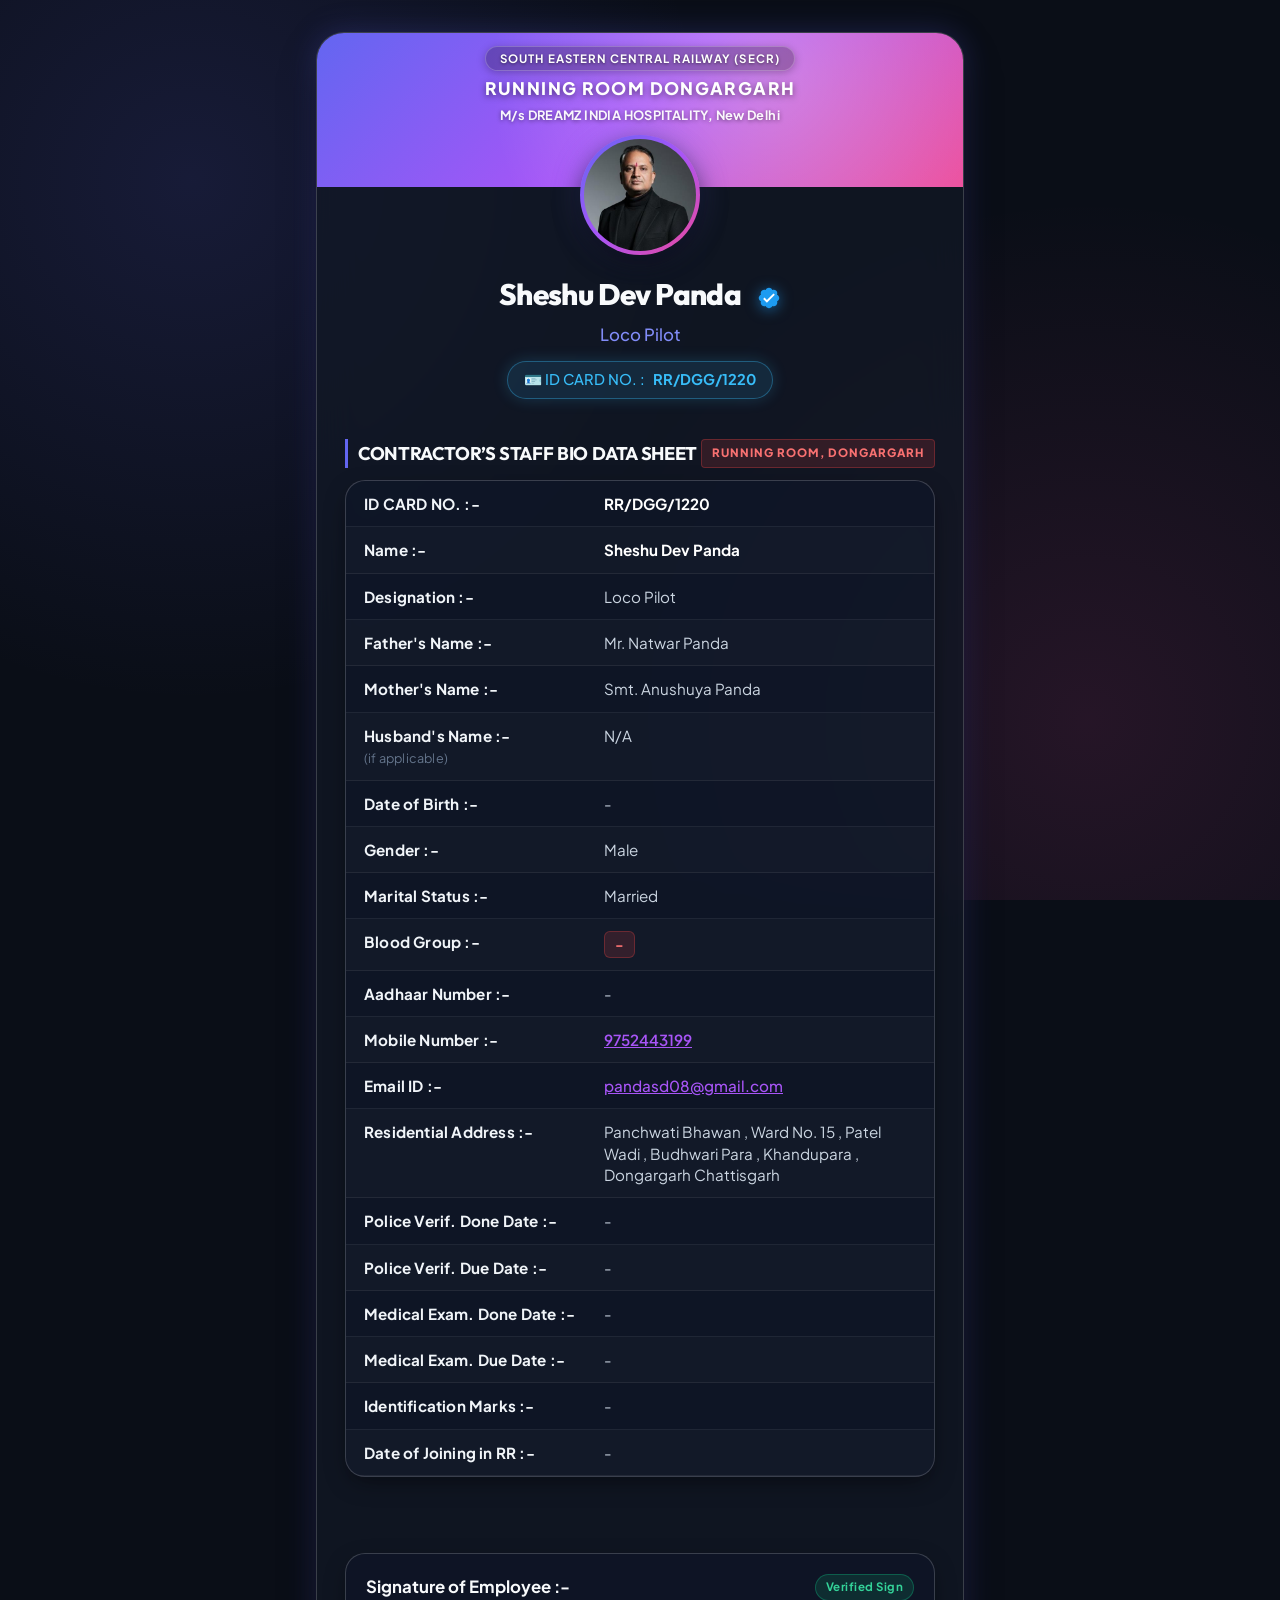
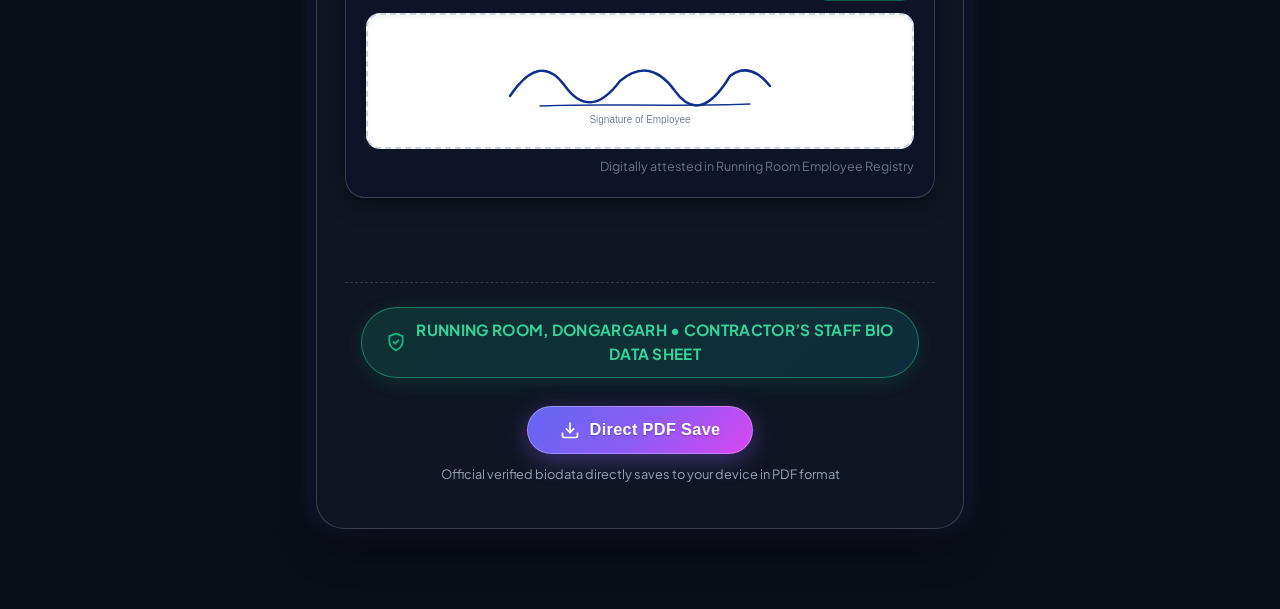
==== commit f14fbaae: "feat: redesign banner with SECR, Running Room Dongargarh, and M/s DREAMZ INDIA HOSPITALITY, New Delh" ====
--- a/index.html
+++ b/index.html
@@ -3,16 +3,16 @@
 <head>
   <meta charset="UTF-8">
   <meta name="viewport" content="width=device-width, initial-scale=1.0">
-  <meta name="description" content="RUNNING ROOM, DONGARGARH - CONTRACTOR’S STAFF BIO DATA SHEET">
-  <title>RUNNING ROOM, DONGARGARH - CONTRACTOR’S STAFF BIO DATA SHEET</title>
+  <meta name="description" content="SOUTH EASTERN CENTRAL RAILWAY (SECR) - RUNNING ROOM DONGARGARH - M/s DREAMZ INDIA HOSPITALITY, New Delhi">
+  <title>RUNNING ROOM DONGARGARH - M/s DREAMZ INDIA HOSPITALITY, New Delhi</title>
 
   <!-- Google Fonts Preconnect -->
   <link rel="preconnect" href="https://fonts.googleapis.com">
   <link rel="preconnect" href="https://fonts.gstatic.com" crossorigin>
 
   <!-- Stylesheets -->
-  <link rel="stylesheet" href="css/base.css?v=7.6">
-  <link rel="stylesheet" href="css/profile.css?v=7.6">
+  <link rel="stylesheet" href="css/base.css?v=7.7">
+  <link rel="stylesheet" href="css/profile.css?v=7.7">
 
   <style>
     /* Premium Styling for Bottom Verified Banner & Action Bar */
@@ -127,8 +127,9 @@
     <article class="profile-card">
       <!-- Decorative Banner -->
       <div class="profile-banner">
-        <div class="banner-top-title">RUNNING ROOM, DONGARGARH</div>
-        <div class="banner-sub-title">CONTRACTOR’S STAFF BIO DATA SHEET</div>
+        <div class="banner-railway-title">SOUTH EASTERN CENTRAL RAILWAY (SECR)</div>
+        <div class="banner-top-title">RUNNING ROOM DONGARGARH</div>
+        <div class="banner-sub-title">M/s DREAMZ INDIA HOSPITALITY, New Delhi</div>
       </div>
 
       <!-- Profile Header / Hero -->
@@ -315,10 +316,10 @@
   </main>
 
   <!-- Scripts -->
-  <script src="assets/vendor/jspdf.umd.min.js?v=7.6"></script>
-  <script src="assets/vendor/qrcode.min.js?v=7.6"></script>
-  <script src="js/config.js?v=7.6"></script>
-  <script src="js/github-api.js?v=7.6"></script>
-  <script src="js/profile.js?v=7.6"></script>
+  <script src="assets/vendor/jspdf.umd.min.js?v=7.7"></script>
+  <script src="assets/vendor/qrcode.min.js?v=7.7"></script>
+  <script src="js/config.js?v=7.7"></script>
+  <script src="js/github-api.js?v=7.7"></script>
+  <script src="js/profile.js?v=7.7"></script>
 </body>
 </html>
--- a/css/profile.css
+++ b/css/profile.css
@@ -23,7 +23,7 @@
 
 /* Top Banner with subtle pattern and official heading */
 .profile-banner {
-  height: 125px;
+  min-height: 154px;
   background: var(--accent-gradient);
   position: relative;
   overflow: hidden;
@@ -31,7 +31,7 @@
   flex-direction: column;
   align-items: center;
   justify-content: flex-start;
-  padding-top: 14px;
+  padding: 13px 18px 0 18px;
   text-align: center;
 }
 
@@ -39,30 +39,47 @@
   content: "";
   position: absolute;
   inset: 0;
-  background: radial-gradient(circle at 70% 30%, rgba(255, 255, 255, 0.25) 0%, transparent 60%);
+  background: radial-gradient(circle at 70% 30%, rgba(255, 255, 255, 0.28) 0%, transparent 60%);
   pointer-events: none;
+}
+
+.banner-railway-title {
+  position: relative;
+  z-index: 2;
+  font-size: 0.72rem;
+  font-weight: 700;
+  letter-spacing: 0.09em;
+  color: #ffffff;
+  text-transform: uppercase;
+  background: rgba(0, 0, 0, 0.24);
+  padding: 2.5px 14px;
+  border-radius: 9999px;
+  border: 1px solid rgba(255, 255, 255, 0.22);
+  display: inline-block;
+  box-shadow: 0 2px 8px rgba(0, 0, 0, 0.25);
+  text-shadow: 0 1px 3px rgba(0, 0, 0, 0.5);
+  margin-bottom: 3px;
 }
 
 .banner-top-title {
   position: relative;
   z-index: 2;
-  font-size: 0.96rem;
-  font-weight: 800;
+  font-size: 1.08rem;
+  font-weight: 900;
   letter-spacing: 0.08em;
   color: #ffffff;
   text-transform: uppercase;
-  text-shadow: 0 2px 5px rgba(0, 0, 0, 0.45);
+  margin: 1px 0 2px 0;
+  text-shadow: 0 2px 6px rgba(0, 0, 0, 0.5);
 }
 
 .banner-sub-title {
   position: relative;
   z-index: 2;
-  font-size: 0.76rem;
-  font-weight: 700;
-  letter-spacing: 0.05em;
-  color: rgba(255, 255, 255, 0.92);
-  text-transform: uppercase;
-  margin-top: 2px;
+  font-size: 0.8rem;
+  font-weight: 700;
+  letter-spacing: 0.03em;
+  color: rgba(255, 255, 255, 0.95);
   text-shadow: 0 1px 4px rgba(0, 0, 0, 0.45);
 }
 
@@ -70,7 +87,7 @@
 .profile-header {
   position: relative;
   padding: 0 28px 24px 28px;
-  margin-top: -60px;
+  margin-top: -52px;
   text-align: center;
 }
 
@@ -524,6 +541,25 @@
 }
 
 @media (max-width: 640px) {
+  .profile-banner {
+    min-height: 156px;
+    padding: 12px 10px 0 10px;
+  }
+  .banner-railway-title {
+    font-size: 0.65rem;
+    padding: 2px 10px;
+    letter-spacing: 0.05em;
+  }
+  .banner-top-title {
+    font-size: 0.96rem;
+    letter-spacing: 0.05em;
+  }
+  .banner-sub-title {
+    font-size: 0.74rem;
+  }
+  .profile-header {
+    margin-top: -50px;
+  }
   .rr-biodata-row {
     flex-direction: column;
     gap: 4px;
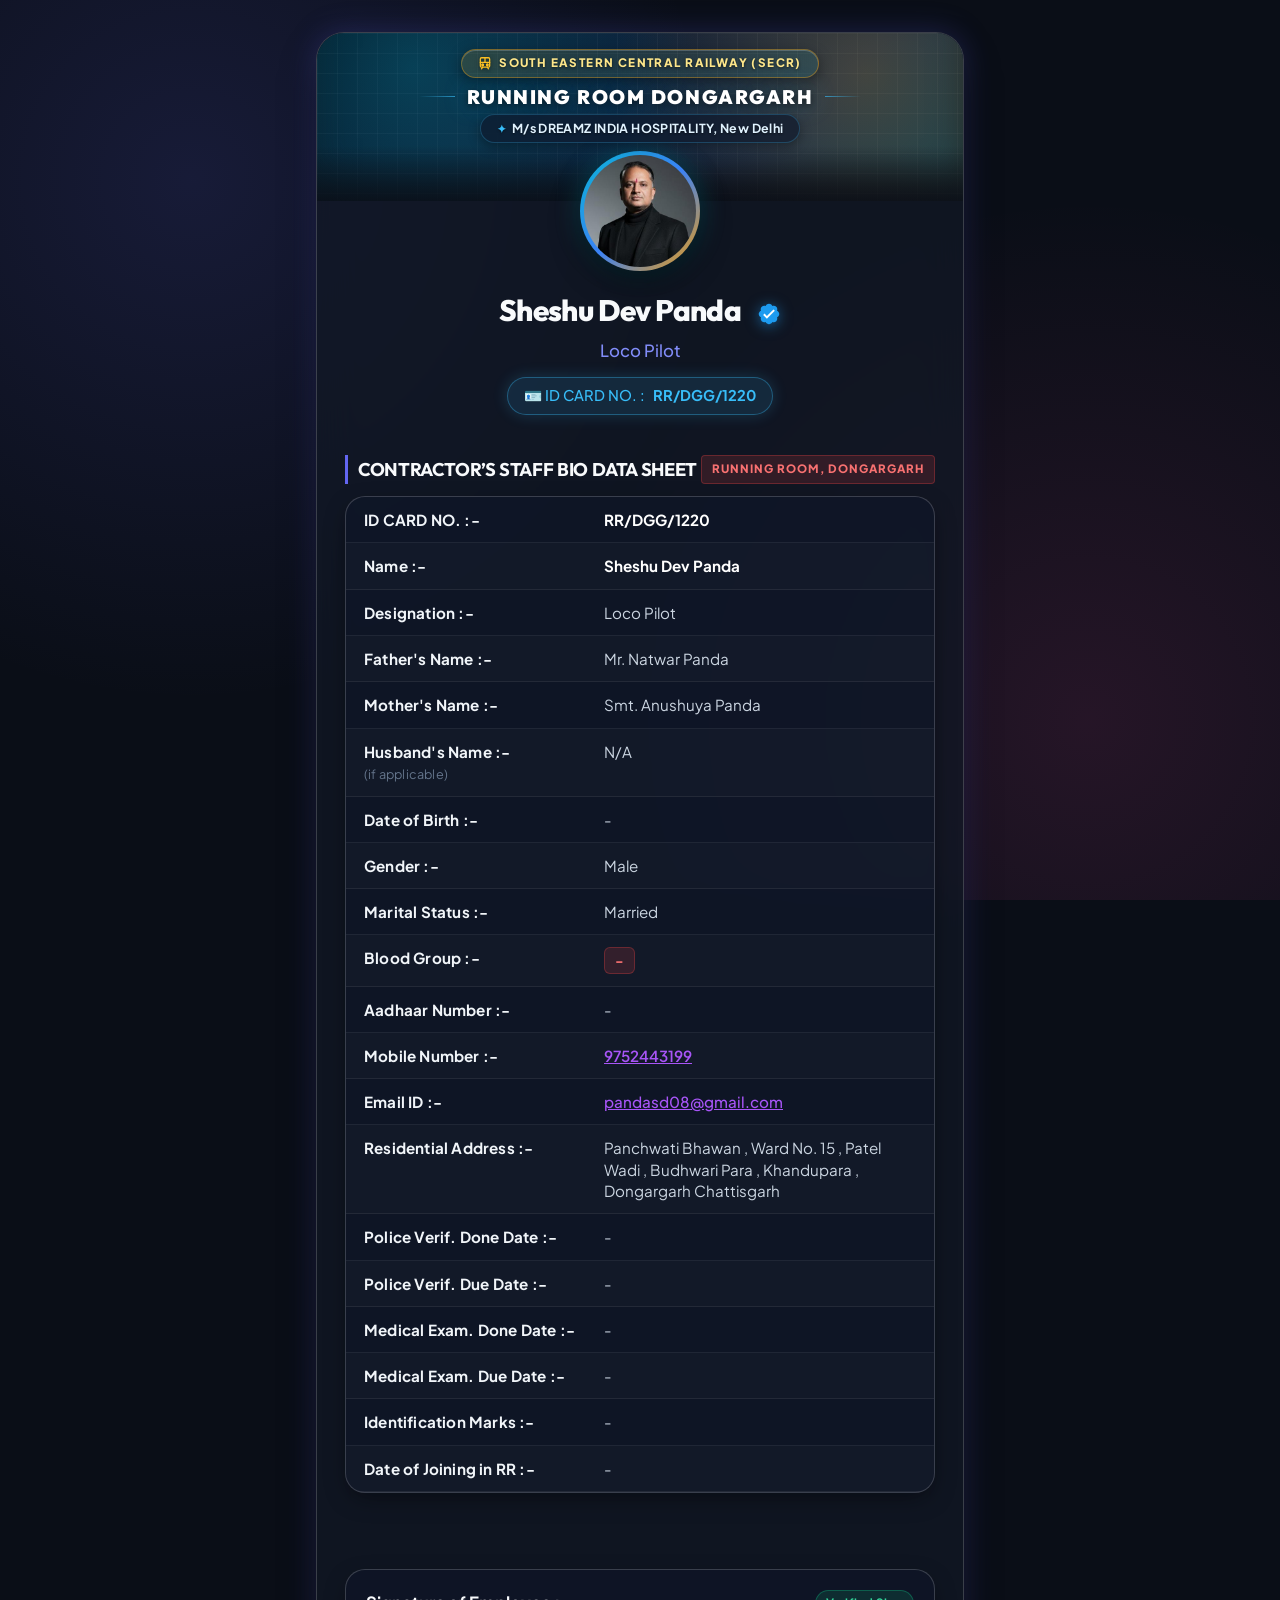
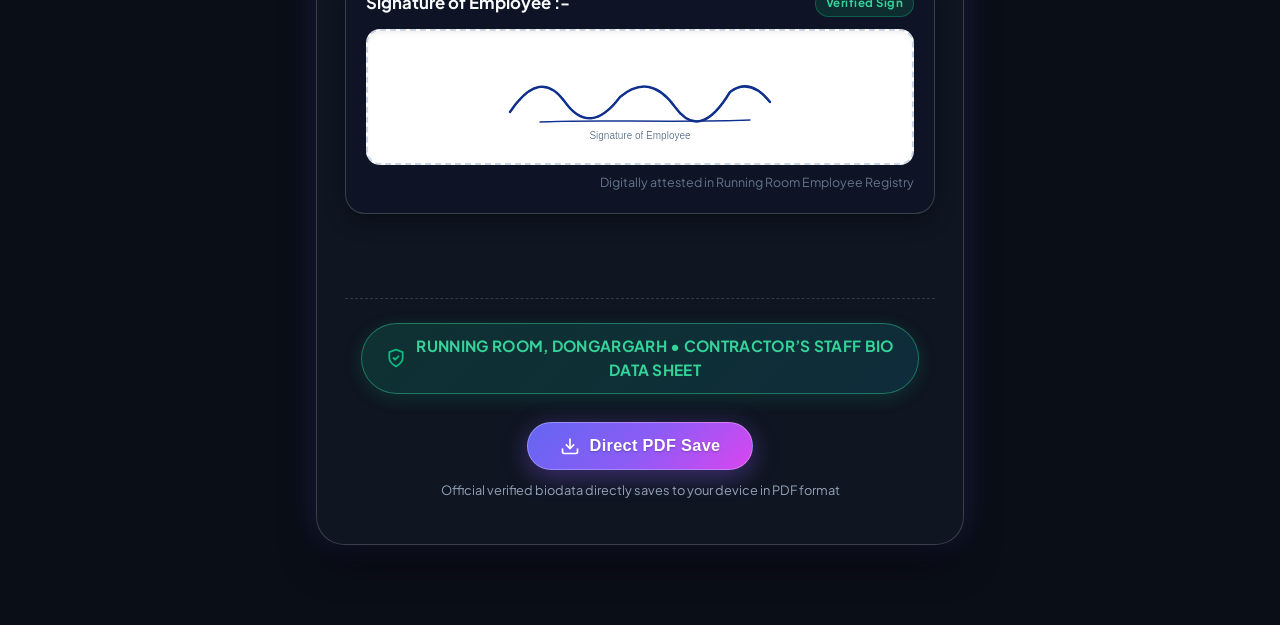
==== commit f105c0e8: "style: upgrade banner with deep sapphire & gold luxury gradient, railway crest, and glassmorphic cap" ====
--- a/index.html
+++ b/index.html
@@ -11,8 +11,8 @@
   <link rel="preconnect" href="https://fonts.gstatic.com" crossorigin>
 
   <!-- Stylesheets -->
-  <link rel="stylesheet" href="css/base.css?v=7.7">
-  <link rel="stylesheet" href="css/profile.css?v=7.7">
+  <link rel="stylesheet" href="css/base.css?v=7.8">
+  <link rel="stylesheet" href="css/profile.css?v=7.8">
 
   <style>
     /* Premium Styling for Bottom Verified Banner & Action Bar */
@@ -127,9 +127,30 @@
     <article class="profile-card">
       <!-- Decorative Banner -->
       <div class="profile-banner">
-        <div class="banner-railway-title">SOUTH EASTERN CENTRAL RAILWAY (SECR)</div>
-        <div class="banner-top-title">RUNNING ROOM DONGARGARH</div>
-        <div class="banner-sub-title">M/s DREAMZ INDIA HOSPITALITY, New Delhi</div>
+        <div class="banner-grid-overlay"></div>
+        <div class="banner-railway-pill">
+          <svg class="railway-crest-icon" width="14" height="14" viewBox="0 0 24 24" fill="none" stroke="currentColor" stroke-width="2.2" stroke-linecap="round" stroke-linejoin="round">
+            <rect x="4" y="3" width="16" height="16" rx="2"/>
+            <path d="M4 11h16"/>
+            <path d="M12 3v8"/>
+            <circle cx="8" cy="15" r="1.5" fill="currentColor"/>
+            <circle cx="16" cy="15" r="1.5" fill="currentColor"/>
+            <path d="M8 19l-2 3"/>
+            <path d="M16 19l2 3"/>
+          </svg>
+          <span>SOUTH EASTERN CENTRAL RAILWAY (SECR)</span>
+        </div>
+
+        <div class="banner-station-row">
+          <span class="station-wing left"></span>
+          <h2 class="banner-station-title">RUNNING ROOM DONGARGARH</h2>
+          <span class="station-wing right"></span>
+        </div>
+
+        <div class="banner-contractor-pill">
+          <span class="contractor-star">✦</span>
+          <span>M/s DREAMZ INDIA HOSPITALITY, New Delhi</span>
+        </div>
       </div>
 
       <!-- Profile Header / Hero -->
@@ -316,10 +337,10 @@
   </main>
 
   <!-- Scripts -->
-  <script src="assets/vendor/jspdf.umd.min.js?v=7.7"></script>
-  <script src="assets/vendor/qrcode.min.js?v=7.7"></script>
-  <script src="js/config.js?v=7.7"></script>
-  <script src="js/github-api.js?v=7.7"></script>
-  <script src="js/profile.js?v=7.7"></script>
+  <script src="assets/vendor/jspdf.umd.min.js?v=7.8"></script>
+  <script src="assets/vendor/qrcode.min.js?v=7.8"></script>
+  <script src="js/config.js?v=7.8"></script>
+  <script src="js/github-api.js?v=7.8"></script>
+  <script src="js/profile.js?v=7.8"></script>
 </body>
 </html>
--- a/css/profile.css
+++ b/css/profile.css
@@ -21,73 +21,137 @@
   box-shadow: var(--shadow-xl), var(--shadow-glow);
 }
 
-/* Top Banner with subtle pattern and official heading */
+/* ==========================================================================
+   Executive Railway Profile Banner (Deep Sapphire & Royal Gold Aura)
+   ========================================================================== */
 .profile-banner {
-  min-height: 154px;
-  background: var(--accent-gradient);
+  min-height: 168px;
+  background: linear-gradient(135deg, #050c1b 0%, #0c1a32 35%, #102a4e 70%, #083c54 100%);
   position: relative;
   overflow: hidden;
   display: flex;
   flex-direction: column;
   align-items: center;
   justify-content: flex-start;
-  padding: 13px 18px 0 18px;
+  padding: 16px 20px 0 20px;
   text-align: center;
+  box-shadow: inset 0 -24px 32px rgba(10, 14, 23, 0.7);
+}
+
+/* Subtle Technical Grid & Ambient Lighting */
+.banner-grid-overlay {
+  position: absolute;
+  inset: 0;
+  background-image: 
+    radial-gradient(circle at 15% 20%, rgba(6, 182, 212, 0.28) 0%, transparent 50%),
+    radial-gradient(circle at 85% 25%, rgba(245, 158, 11, 0.22) 0%, transparent 45%),
+    linear-gradient(rgba(255, 255, 255, 0.035) 1px, transparent 1px),
+    linear-gradient(90deg, rgba(255, 255, 255, 0.035) 1px, transparent 1px);
+  background-size: 100% 100%, 100% 100%, 20px 20px, 20px 20px;
+  pointer-events: none;
 }
 
 .profile-banner::after {
   content: "";
   position: absolute;
-  inset: 0;
-  background: radial-gradient(circle at 70% 30%, rgba(255, 255, 255, 0.28) 0%, transparent 60%);
+  bottom: 0;
+  left: 0;
+  right: 0;
+  height: 55px;
+  background: linear-gradient(to bottom, transparent, rgba(10, 14, 23, 0.85));
   pointer-events: none;
 }
 
-.banner-railway-title {
+/* 1. Official SECR Railway Pill */
+.banner-railway-pill {
   position: relative;
   z-index: 2;
-  font-size: 0.72rem;
-  font-weight: 700;
-  letter-spacing: 0.09em;
-  color: #ffffff;
+  display: inline-flex;
+  align-items: center;
+  gap: 7px;
+  font-size: 0.73rem;
+  font-weight: 800;
+  letter-spacing: 0.12em;
+  color: #fde68a;
   text-transform: uppercase;
-  background: rgba(0, 0, 0, 0.24);
-  padding: 2.5px 14px;
+  background: linear-gradient(135deg, rgba(245, 158, 11, 0.15) 0%, rgba(6, 182, 212, 0.12) 100%);
+  padding: 4px 16px;
   border-radius: 9999px;
-  border: 1px solid rgba(255, 255, 255, 0.22);
-  display: inline-block;
-  box-shadow: 0 2px 8px rgba(0, 0, 0, 0.25);
-  text-shadow: 0 1px 3px rgba(0, 0, 0, 0.5);
-  margin-bottom: 3px;
-}
-
-.banner-top-title {
+  border: 1px solid rgba(245, 158, 11, 0.4);
+  box-shadow: 0 4px 14px rgba(0, 0, 0, 0.4), inset 0 1px 0 rgba(255, 255, 255, 0.2);
+  text-shadow: 0 1px 3px rgba(0, 0, 0, 0.6);
+  margin-bottom: 5px;
+}
+
+.railway-crest-icon {
+  color: #fbbf24;
+  flex-shrink: 0;
+  filter: drop-shadow(0 1px 2px rgba(0, 0, 0, 0.5));
+}
+
+/* 2. Station Header with Decorative Wings */
+.banner-station-row {
   position: relative;
   z-index: 2;
-  font-size: 1.08rem;
+  display: flex;
+  align-items: center;
+  justify-content: center;
+  gap: 12px;
+  margin: 2px 0 6px 0;
+  width: 100%;
+}
+
+.station-wing {
+  height: 1.5px;
+  width: 36px;
+  background: linear-gradient(90deg, transparent, rgba(56, 189, 248, 0.65));
+}
+
+.station-wing.right {
+  background: linear-gradient(90deg, rgba(56, 189, 248, 0.65), transparent);
+}
+
+.banner-station-title {
+  font-size: 1.22rem;
   font-weight: 900;
   letter-spacing: 0.08em;
   color: #ffffff;
   text-transform: uppercase;
-  margin: 1px 0 2px 0;
-  text-shadow: 0 2px 6px rgba(0, 0, 0, 0.5);
-}
-
-.banner-sub-title {
+  text-shadow: 0 2px 8px rgba(0, 0, 0, 0.7), 0 0 24px rgba(56, 189, 248, 0.4);
+  line-height: 1.2;
+}
+
+/* 3. Hospitality Contractor Capsule */
+.banner-contractor-pill {
   position: relative;
   z-index: 2;
-  font-size: 0.8rem;
+  display: inline-flex;
+  align-items: center;
+  gap: 6px;
+  font-size: 0.78rem;
   font-weight: 700;
   letter-spacing: 0.03em;
-  color: rgba(255, 255, 255, 0.95);
-  text-shadow: 0 1px 4px rgba(0, 0, 0, 0.45);
+  color: #e0f2fe;
+  background: rgba(15, 23, 42, 0.65);
+  backdrop-filter: blur(8px);
+  -webkit-backdrop-filter: blur(8px);
+  border: 1px solid rgba(56, 189, 248, 0.25);
+  border-radius: 9999px;
+  padding: 3.5px 16px;
+  box-shadow: 0 4px 12px rgba(0, 0, 0, 0.35);
+  text-shadow: 0 1px 2px rgba(0, 0, 0, 0.5);
+}
+
+.contractor-star {
+  color: #38bdf8;
+  font-size: 0.7rem;
 }
 
 /* Header Content with Avatar */
 .profile-header {
   position: relative;
   padding: 0 28px 24px 28px;
-  margin-top: -52px;
+  margin-top: -50px;
   text-align: center;
 }
 
@@ -98,8 +162,8 @@
   margin: 0 auto 16px auto;
   border-radius: 50%;
   padding: 4px;
-  background: var(--accent-gradient);
-  box-shadow: 0 10px 25px rgba(0, 0, 0, 0.5), var(--shadow-glow);
+  background: linear-gradient(135deg, #06b6d4 0%, #3b82f6 50%, #f59e0b 100%);
+  box-shadow: 0 10px 28px rgba(0, 0, 0, 0.65), 0 0 24px rgba(6, 182, 212, 0.35);
 }
 
 .avatar-img {
@@ -542,23 +606,27 @@
 
 @media (max-width: 640px) {
   .profile-banner {
-    min-height: 156px;
-    padding: 12px 10px 0 10px;
-  }
-  .banner-railway-title {
-    font-size: 0.65rem;
-    padding: 2px 10px;
+    min-height: 168px;
+    padding: 13px 12px 0 12px;
+  }
+  .banner-railway-pill {
+    font-size: 0.66rem;
+    padding: 3px 12px;
+    letter-spacing: 0.08em;
+  }
+  .station-wing {
+    width: 20px;
+  }
+  .banner-station-title {
+    font-size: 1.02rem;
     letter-spacing: 0.05em;
   }
-  .banner-top-title {
-    font-size: 0.96rem;
-    letter-spacing: 0.05em;
-  }
-  .banner-sub-title {
-    font-size: 0.74rem;
+  .banner-contractor-pill {
+    font-size: 0.72rem;
+    padding: 3px 12px;
   }
   .profile-header {
-    margin-top: -50px;
+    margin-top: -46px;
   }
   .rr-biodata-row {
     flex-direction: column;
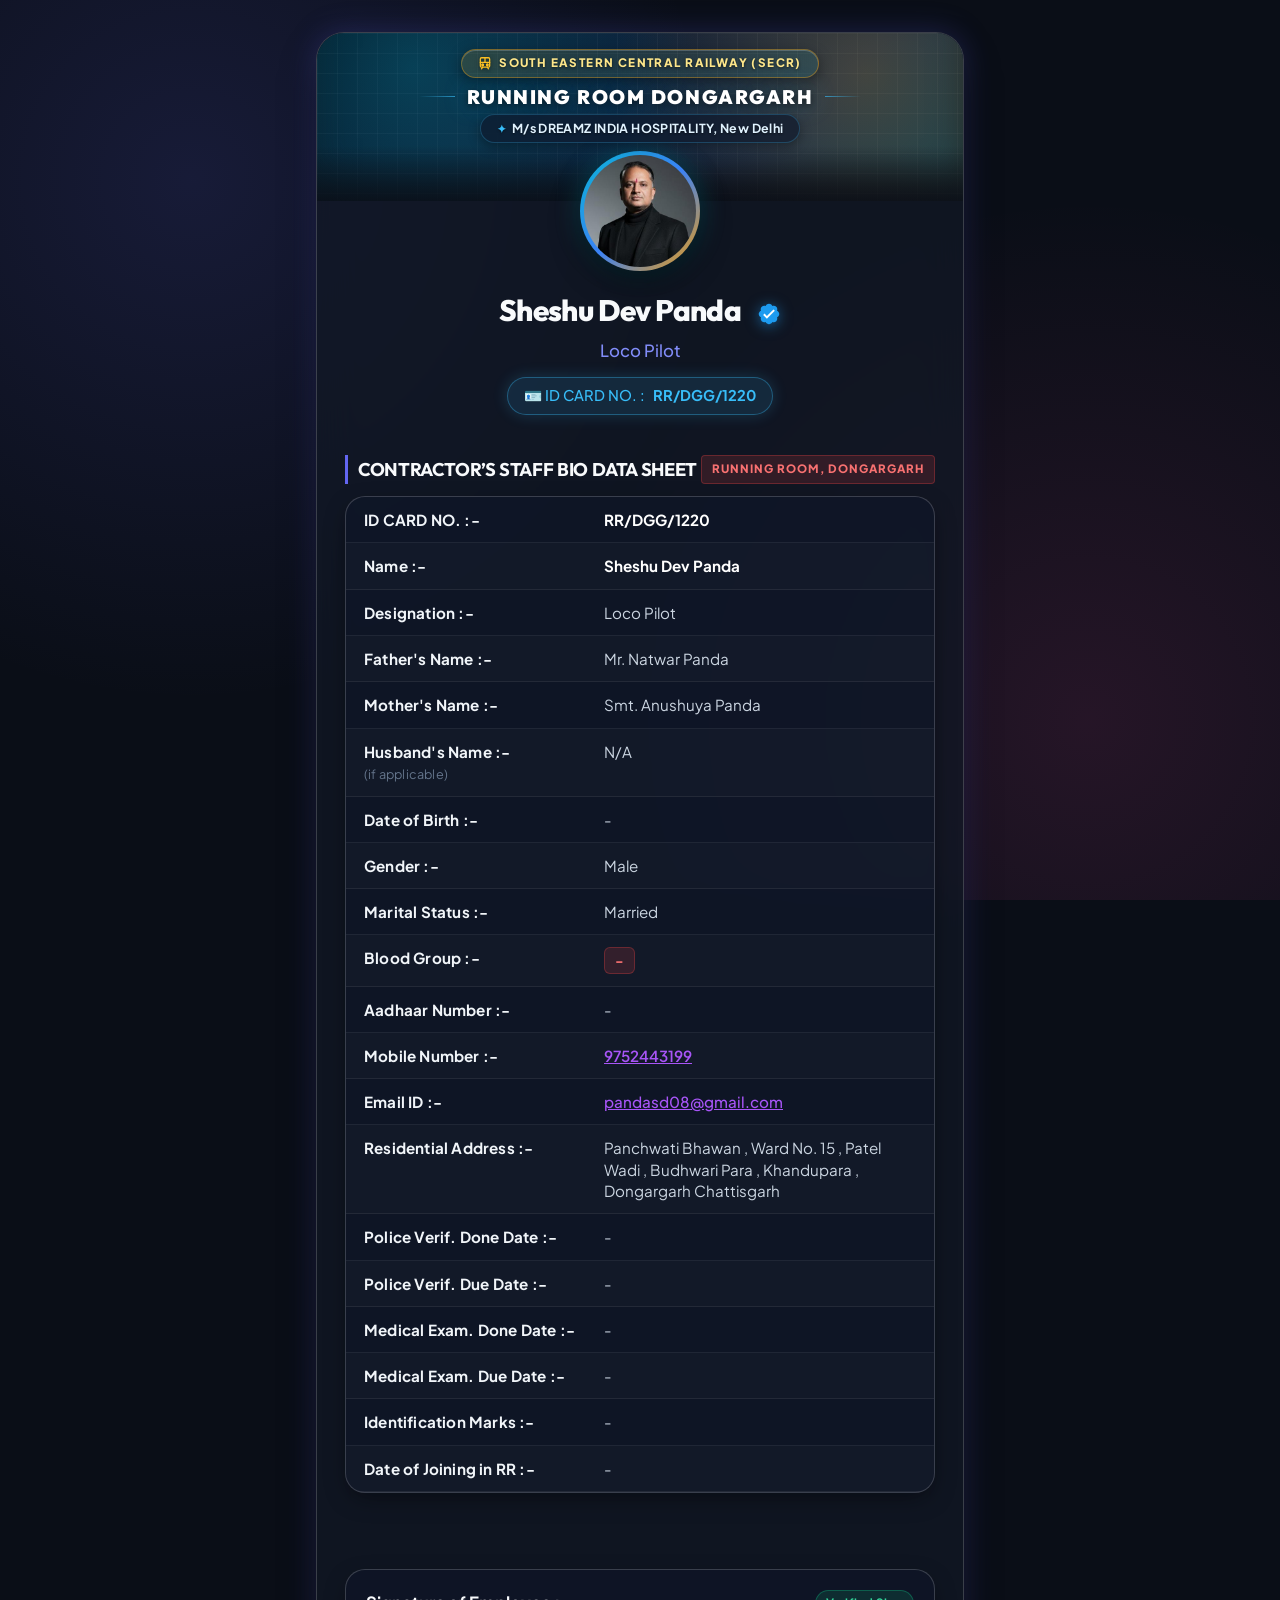
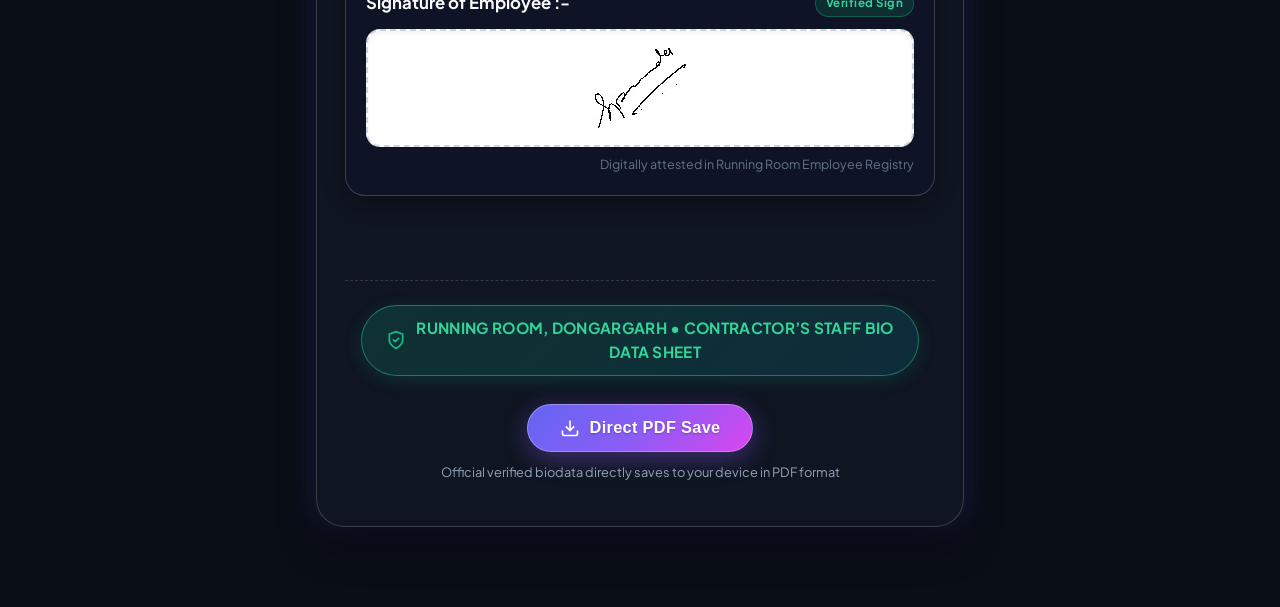
==== commit f733db83: "fix(pdf): fix text collision with QR code in official verification box" ====
--- a/index.html
+++ b/index.html
@@ -337,10 +337,10 @@
   </main>
 
   <!-- Scripts -->
-  <script src="assets/vendor/jspdf.umd.min.js?v=7.8"></script>
-  <script src="assets/vendor/qrcode.min.js?v=7.8"></script>
-  <script src="js/config.js?v=7.8"></script>
-  <script src="js/github-api.js?v=7.8"></script>
-  <script src="js/profile.js?v=7.8"></script>
+  <script src="assets/vendor/jspdf.umd.min.js?v=7.9"></script>
+  <script src="assets/vendor/qrcode.min.js?v=7.9"></script>
+  <script src="js/config.js?v=7.9"></script>
+  <script src="js/github-api.js?v=7.9"></script>
+  <script src="js/profile.js?v=7.9"></script>
 </body>
 </html>
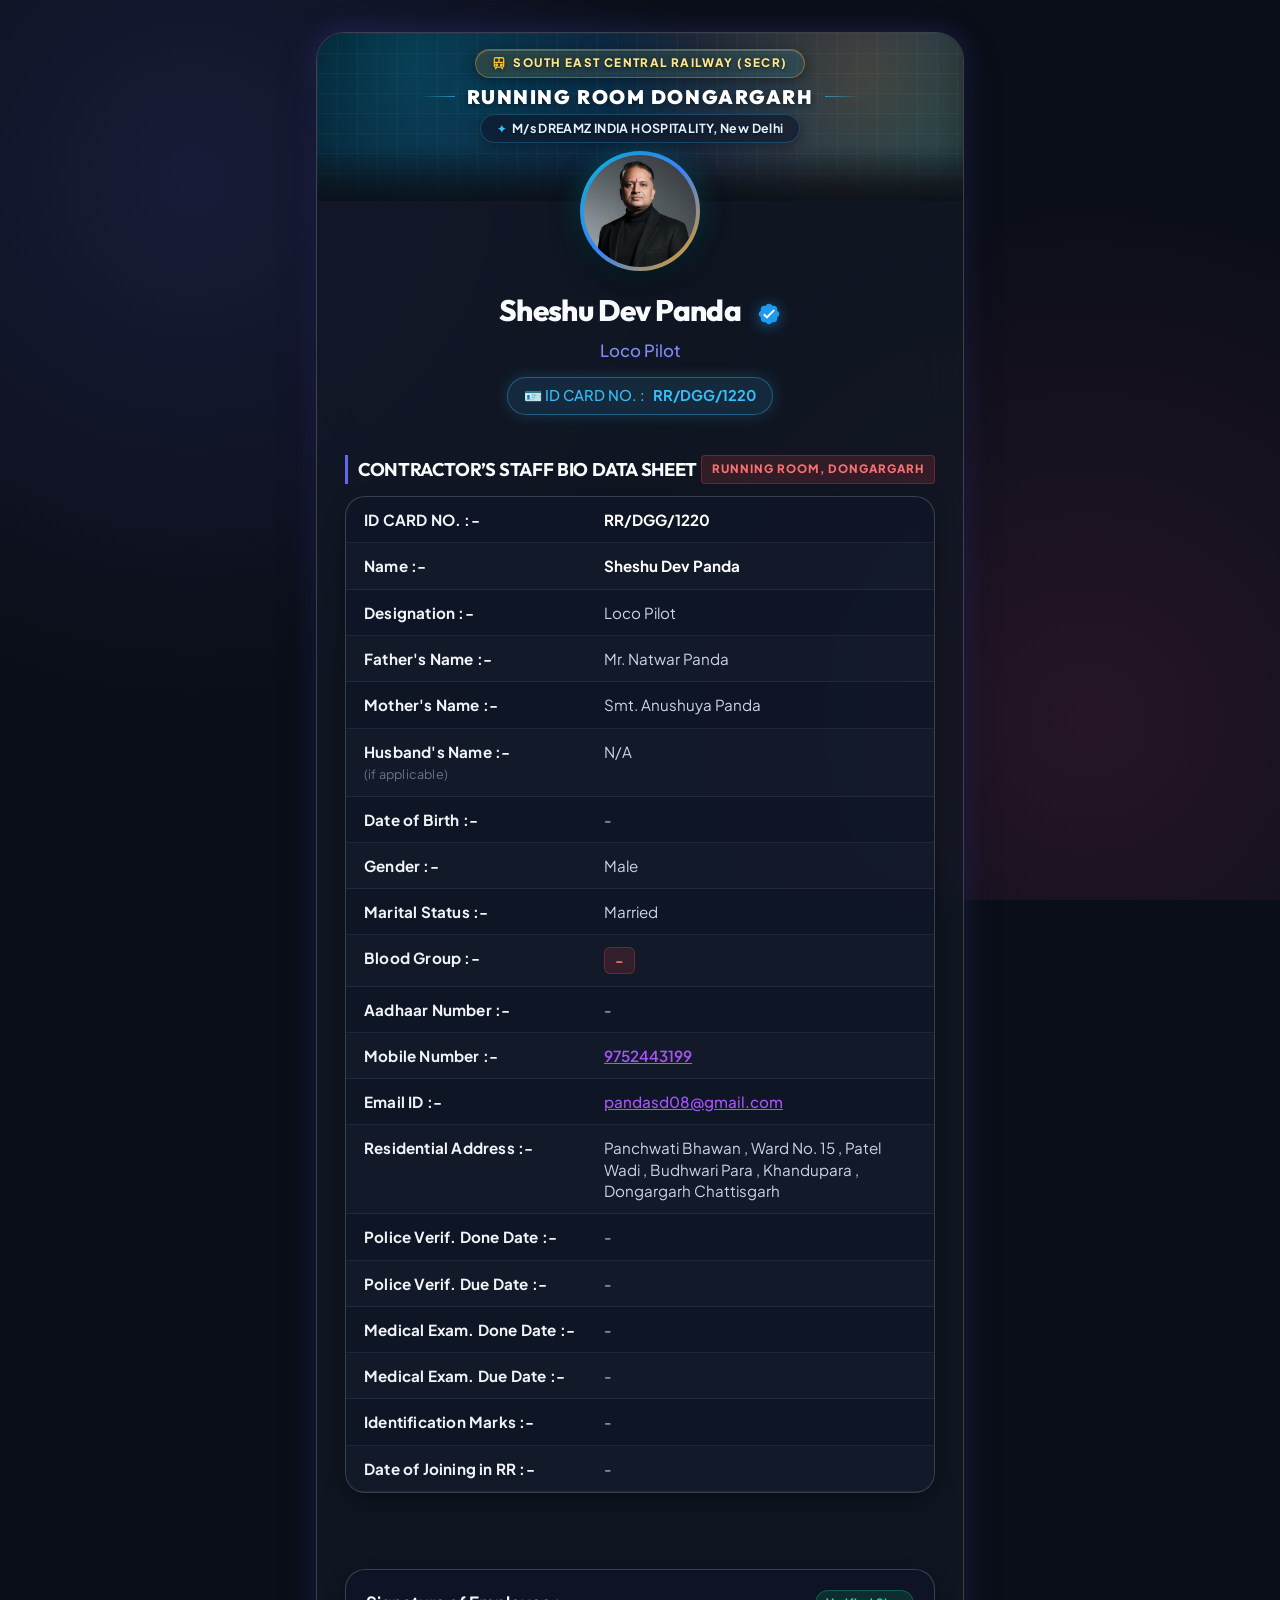
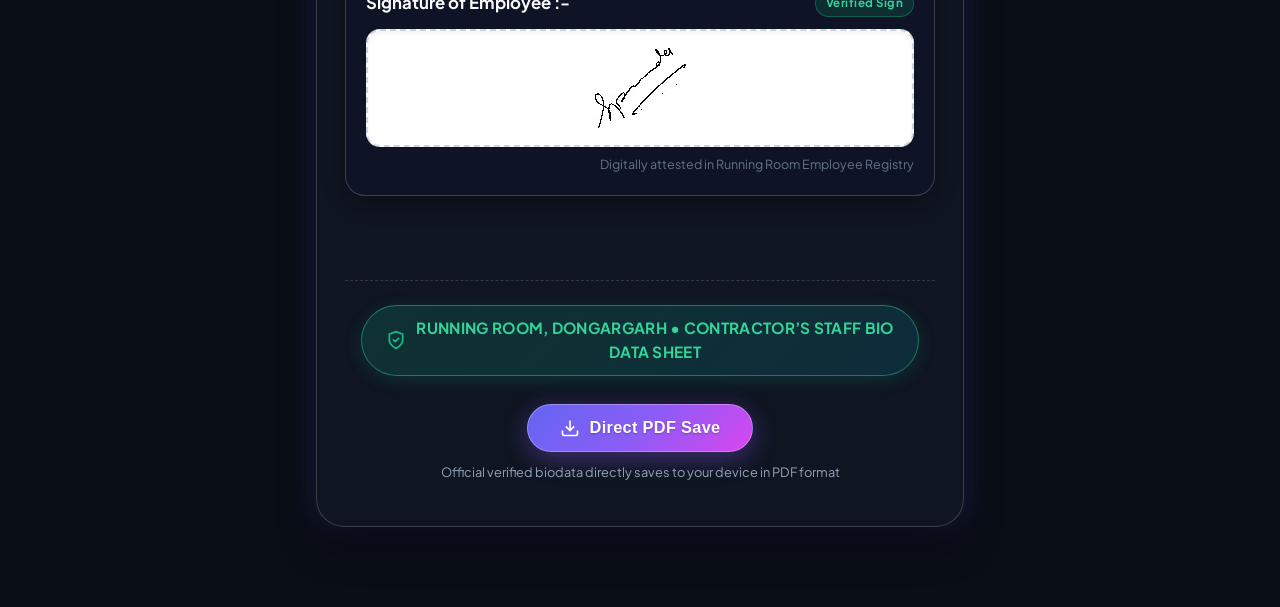
==== commit f83e0441: "fix: change SOUTH EASTERN CENTRAL RAILWAY (SECR) to SOUTH EAST CENTRAL RAILWAY (SECR)" ====
--- a/index.html
+++ b/index.html
@@ -3,7 +3,7 @@
 <head>
   <meta charset="UTF-8">
   <meta name="viewport" content="width=device-width, initial-scale=1.0">
-  <meta name="description" content="SOUTH EASTERN CENTRAL RAILWAY (SECR) - RUNNING ROOM DONGARGARH - M/s DREAMZ INDIA HOSPITALITY, New Delhi">
+  <meta name="description" content="SOUTH EAST CENTRAL RAILWAY (SECR) - RUNNING ROOM DONGARGARH - M/s DREAMZ INDIA HOSPITALITY, New Delhi">
   <title>RUNNING ROOM DONGARGARH - M/s DREAMZ INDIA HOSPITALITY, New Delhi</title>
 
   <!-- Google Fonts Preconnect -->
@@ -11,8 +11,8 @@
   <link rel="preconnect" href="https://fonts.gstatic.com" crossorigin>
 
   <!-- Stylesheets -->
-  <link rel="stylesheet" href="css/base.css?v=7.8">
-  <link rel="stylesheet" href="css/profile.css?v=7.8">
+  <link rel="stylesheet" href="css/base.css?v=8.0">
+  <link rel="stylesheet" href="css/profile.css?v=8.0">
 
   <style>
     /* Premium Styling for Bottom Verified Banner & Action Bar */
@@ -138,7 +138,7 @@
             <path d="M8 19l-2 3"/>
             <path d="M16 19l2 3"/>
           </svg>
-          <span>SOUTH EASTERN CENTRAL RAILWAY (SECR)</span>
+          <span>SOUTH EAST CENTRAL RAILWAY (SECR)</span>
         </div>
 
         <div class="banner-station-row">
@@ -337,10 +337,10 @@
   </main>
 
   <!-- Scripts -->
-  <script src="assets/vendor/jspdf.umd.min.js?v=7.9"></script>
-  <script src="assets/vendor/qrcode.min.js?v=7.9"></script>
-  <script src="js/config.js?v=7.9"></script>
-  <script src="js/github-api.js?v=7.9"></script>
-  <script src="js/profile.js?v=7.9"></script>
+  <script src="assets/vendor/jspdf.umd.min.js?v=8.0"></script>
+  <script src="assets/vendor/qrcode.min.js?v=8.0"></script>
+  <script src="js/config.js?v=8.0"></script>
+  <script src="js/github-api.js?v=8.0"></script>
+  <script src="js/profile.js?v=8.0"></script>
 </body>
 </html>
